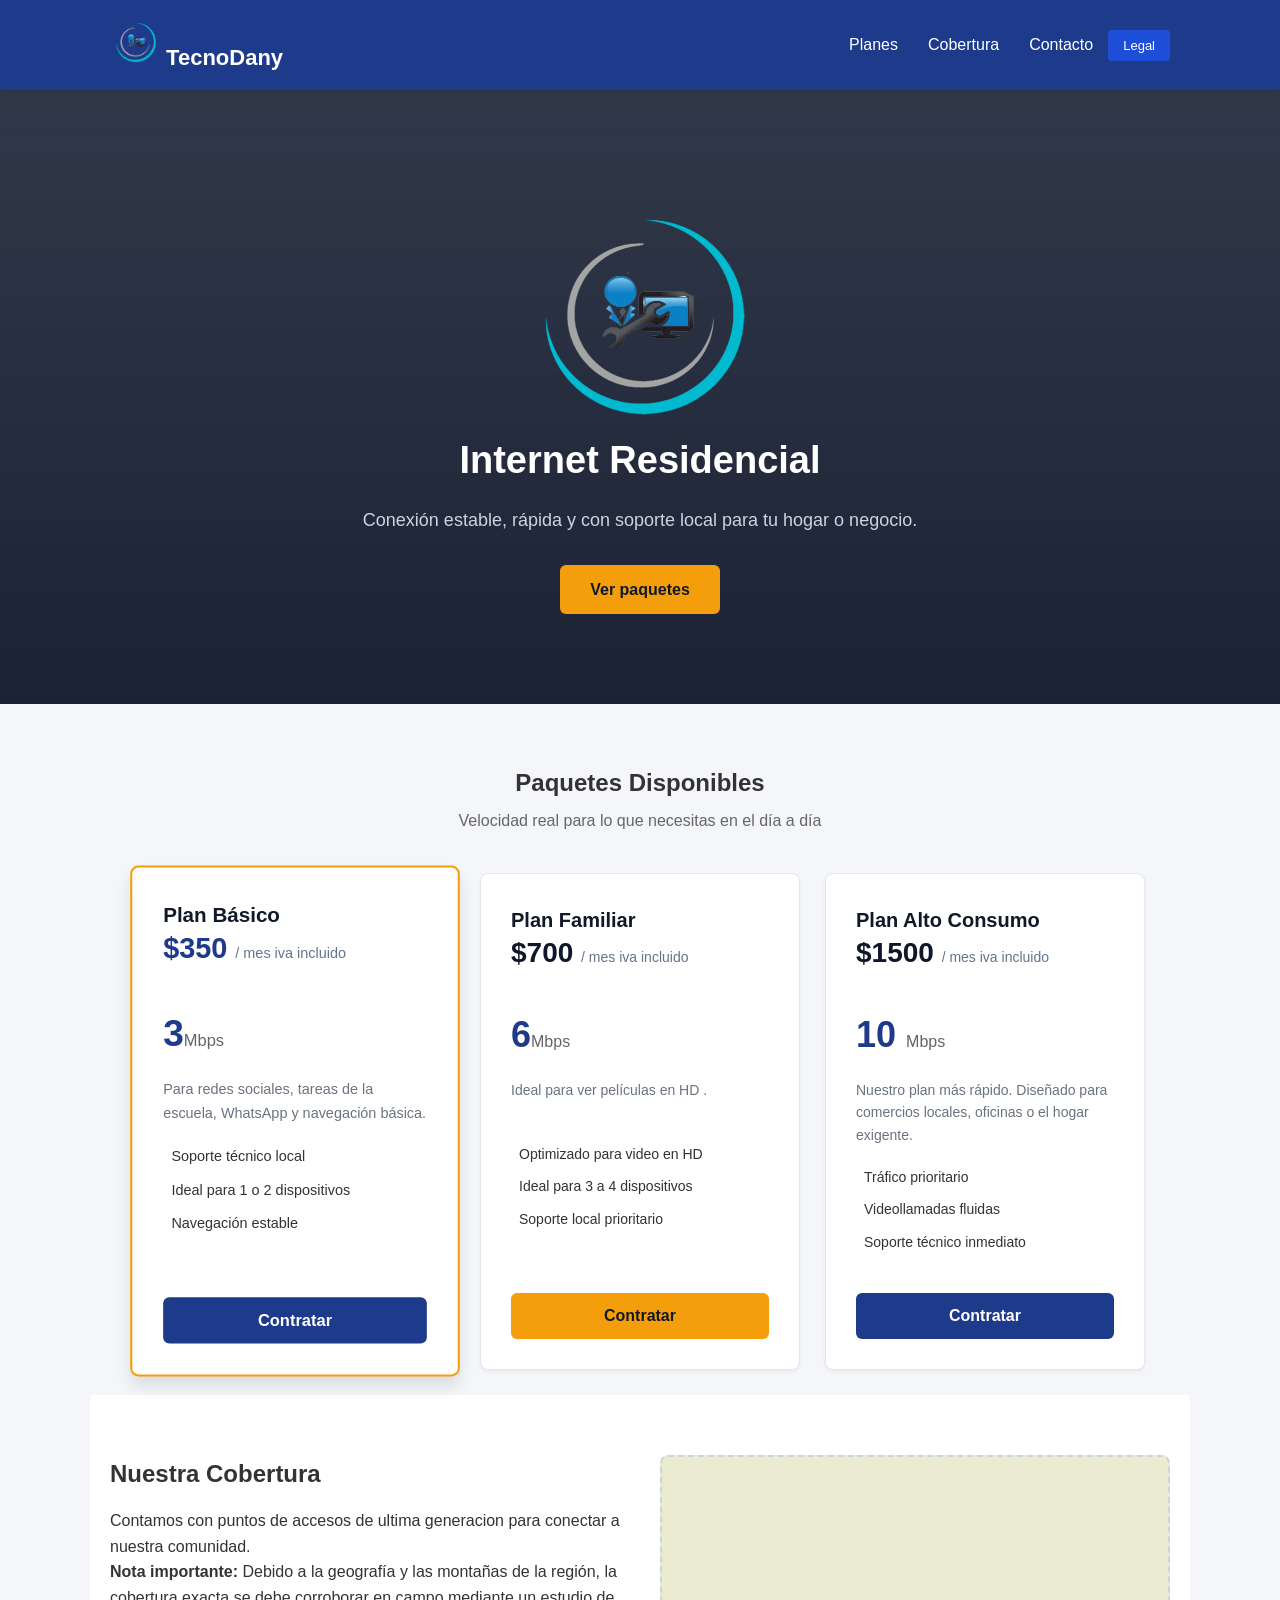
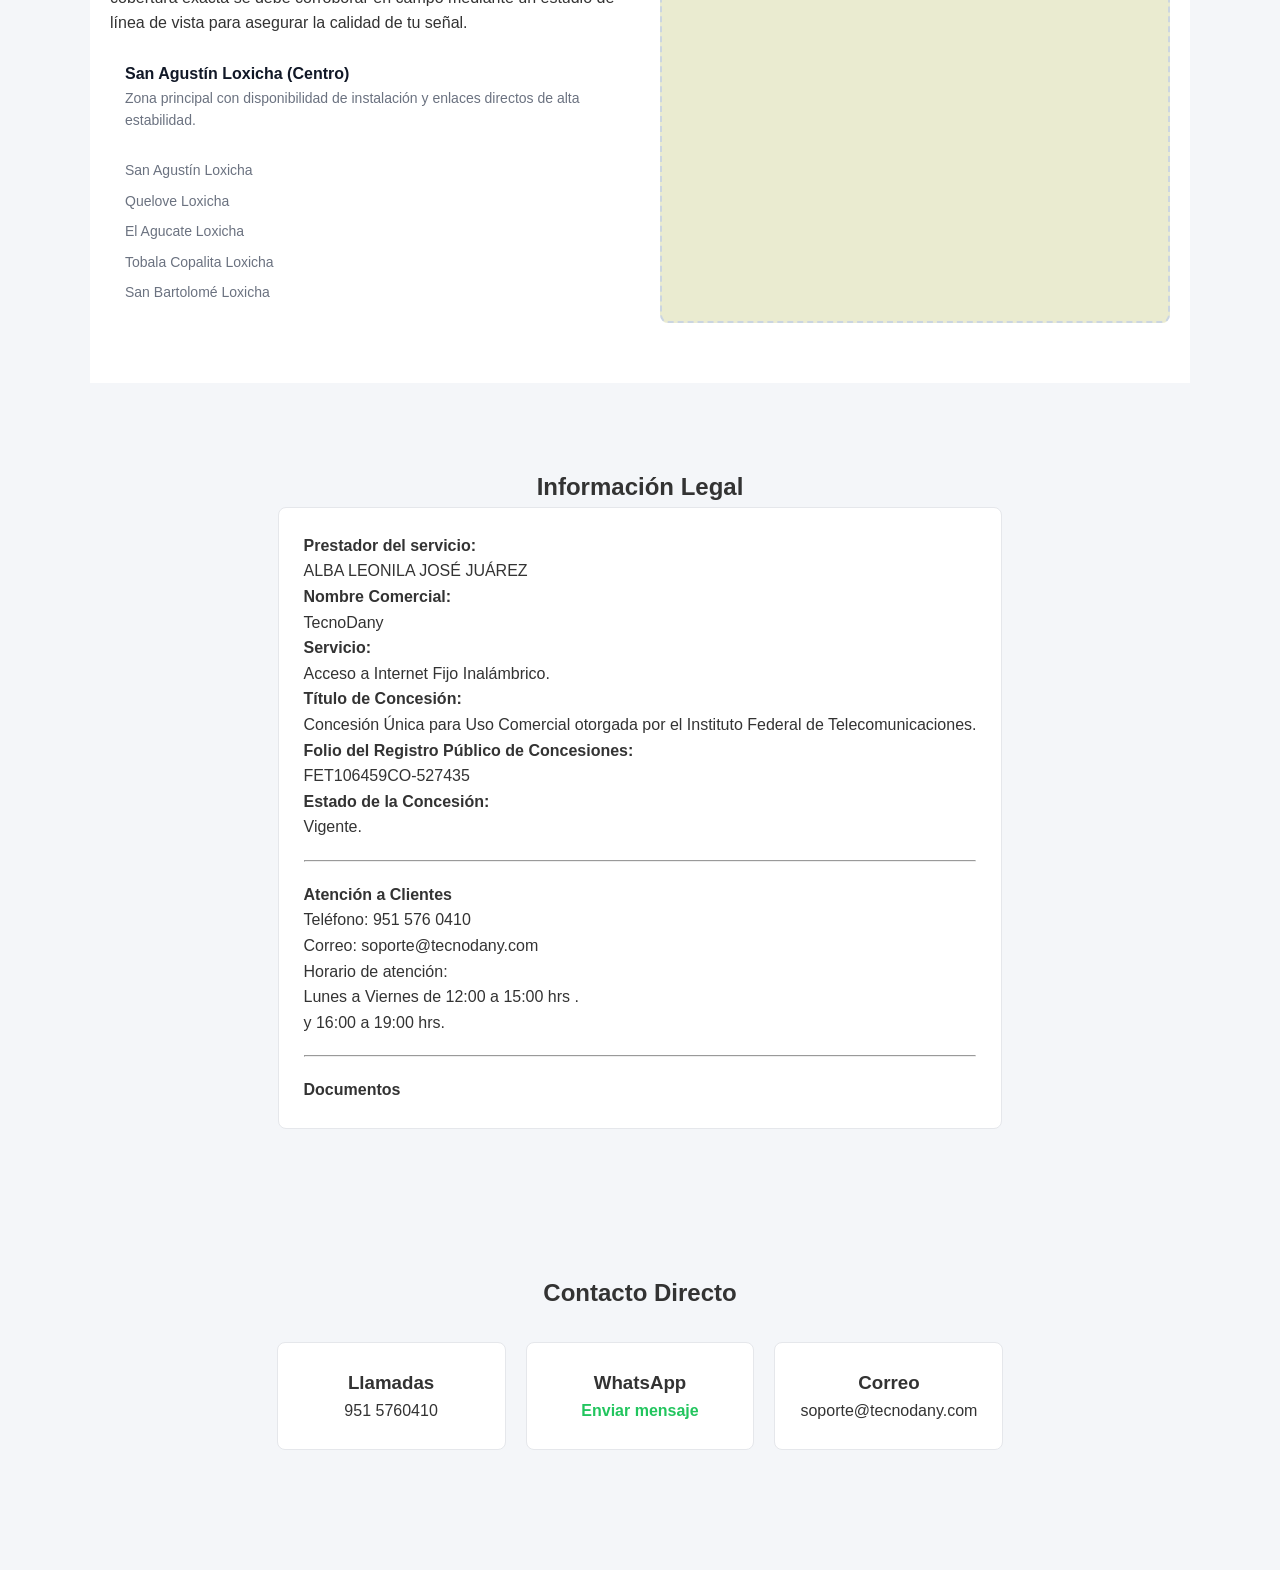
==== index.html @ e046a98f "Remove document links from index.html Removed list of document links from the HTML.  Signed-off-by: " ====
<html>
<head>
    <meta name="viewport" content="width=device-width, initial-scale=1.0">
    <title>TecnoDany - Somos La red</title>
    <link rel="stylesheet" href="estilos.css">
</head>
<body>

    <nav class="navbar">
        <div class="nav-container">
            <a href="index.html" class="logo"><img src="logo.png" width="50ox" height="50px">
                 TecnoDany
            </a>
            <ul class="nav-menu">
                <li><a href="#planes">Planes</a></li>
                <li><a href="#cobertura">Cobertura</a></li>
                <li><a href="#contacto">Contacto</a></li>
                <li><a href="#legal" class="btn-legal">Legal</a></li>
            </ul>
        </div>
    </nav>

    <header class="danu">
        <div class="danu-content"><img src="logo.png" width="250ox" height="250px" class="logo-izquierdas">
            <h1>Internet Residencial </h1>
            <p>Conexión estable, rápida y con soporte local para tu hogar o negocio.</p>
            <a href="#planes" class="btn-main">Ver paquetes</a>
        </div>
    </header>
<section id="planes" class="container section">
        <h2 class="text-center">Paquetes Disponibles</h2>
        <p class="subtitle text-center">Velocidad real para lo que necesitas en el día a día</p>
        
        <div class="planes-container">

      
<div class="tarjeta-plan destacado" >
    <h3>Plan Básico </h3>
    <div class="precio">$350 <span>/ mes iva incluido</span></div>
    <div class="velocidad">3<span>Mbps</span></div>
    <p class="desc">Para redes sociales, tareas de la escuela, WhatsApp y navegación básica.</p>
    <ul class="features">
        <li><i class="fa-solid fa-check text-green"></i> Soporte técnico local</li>
        <li><i class="fa-solid fa-check text-green"></i> Ideal para 1 o 2 dispositivos</li>
        <li><i class="fa-solid fa-check text-green"></i> Navegación estable</li>
    </ul>
    <a href="https://wa.me/529515760410?text=Me%20interesa%20el%20Plan%20Basico%20Estudiante" target="_blank" class="btn-card">Contratar</a>
</div>


<div class="tarjeta-plan ">
    
    <h3>Plan Familiar</h3>
        <div class="precio">$700 <span>/ mes iva incluido</span></div>

    <div class="velocidad">6<span>Mbps</span></div>
    <p class="desc">Ideal para ver películas en HD  .</p>
    <ul class="features">
        <li><i class="fa-solid fa-check text-green"></i> Optimizado para video en HD</li>
        <li><i class="fa-solid fa-check text-green"></i> Ideal para 3 a 4 dispositivos</li>
        <li><i class="fa-solid fa-check text-green"></i> Soporte local prioritario</li>
    </ul>
    <a href="https://wa.me/529515760410?text=Me%20interesa%20el%20Plan%20Familiar" target="_blank" class="btn-card btn-destacado">Contratar</a>
</div>

<div class="tarjeta-plan">
    <h3>Plan Alto Consumo</h3>
        <div class="precio">$1500 <span>/ mes iva incluido</span></div>

    <div class="velocidad">10 <span>Mbps</span></div>
    <p class="desc">Nuestro plan más rápido. Diseñado para comercios locales, oficinas o el hogar exigente.</p>
    <ul class="features">
        <li><i class="fa-solid fa-check text-green"></i> Tráfico prioritario </li>
        <li><i class="fa-solid fa-check text-green"></i> Videollamadas fluidas</li>
        <li><i class="fa-solid fa-check text-green"></i> Soporte técnico inmediato</li>
    </ul>
    <a href="https://wa.me/529515760410?text=Me%20interesa%20el%20Plan%20Alto%20Consumo" target="_blank" class="btn-card">Contratar</a>
</div>

    <section id="cobertura" class="bg-white section">
        <div class="container grid-2">
            <div>
                   <h2>Nuestra Cobertura</h2>
<p class="mt-1">Contamos con puntos de accesos de ultima generacion para conectar a nuestra comunidad. <strong> <br>Nota importante:</strong> Debido a la geografía y las montañas de la región, la cobertura exacta se debe corroborar en campo mediante un estudio de línea de vista para asegurar la calidad de tu señal.</p>

<div class="lista-cobertura">
    <div class="item-cob">
        <i class="fa-solid fa-location-dot"></i>
        <div>
            <h4>San Agustín Loxicha (Centro)</h4>
            <p>Zona principal con disponibilidad de instalación y enlaces directos de alta estabilidad.</p>
        </div>
    </div>

    <div class="item-cob">
        <i class="fa-solid fa-mountain-sun"></i>
        <div>
            <ul style="list-style: none; padding-left: 0; margin-top: 8px; font-size: 14px; color: #6b7280; display: grid; grid-template-columns: repeat(auto-fit, minmax(200px, 1fr)); gap: 8px;">
                <li><i class="fa-solid fa-circle-check text-green" style="font-size: 11px;"></i> San Agustín Loxicha</li>
                <li><i class="fa-solid fa-circle-check text-green" style="font-size: 11px;"></i> Quelove Loxicha</li>
                <li><i class="fa-solid fa-circle-check text-green" style="font-size: 11px;"></i> El Agucate Loxicha</li>
                <li><i class="fa-solid fa-circle-check text-green" style="font-size: 11px;"></i> Tobala Copalita Loxicha</li>
                <li><i class="fa-solid fa-circle-check text-green" style="font-size: 11px;"></i> San Bartolomé Loxicha</li>
            </ul>
        </div>
    </div>
</div></div>    
            
            <!-- MAPA -->
     <div class="mapa-caja" style="overflow: hidden; padding: 0;">
    <iframe 
        src="https://maps.google.com/maps?q=San%20Agust%C3%ADn%20Loxicha,%20Oaxaca&t=&z=14&ie=UTF8&iwloc=&output=embed" 
        width="100%" 
        height="450" 
        style="border:0; display: block;" 
        allowfullscreen="" 
        loading="lazy" 
        referrerpolicy="no-referrer-when-downgrade">
    </iframe>
</div>
    </section>

<section id="legal" class="container section">
    <h2 class="text-center">Información Legal</h2>

    <div class="caja-contacto" style="text-align:left; max-width:900px; margin:auto;">

        <p><strong>Prestador del servicio:</strong><br>
        ALBA LEONILA JOSÉ JUÁREZ</p>

        <p><strong>Nombre Comercial:</strong><br>
        TecnoDany</p>

        <p><strong>Servicio:</strong><br>
        Acceso a Internet Fijo Inalámbrico.</p>

        <p><strong>Título de Concesión:</strong><br>
        Concesión Única para Uso Comercial otorgada por el Instituto Federal de Telecomunicaciones.</p>

        <p><strong>Folio del Registro Público de Concesiones:</strong><br>
        FET106459CO-527435</p>

        <p><strong>Estado de la Concesión:</strong><br>
        Vigente.</p>

        <hr style="margin:20px 0;">

        <p><strong>Atención a Clientes</strong></p>

        <p>
            Teléfono: 951 576 0410<br>
            Correo: soporte@tecnodany.com
        </p>

        <p>
            Horario de atención:<br>
            Lunes a Viernes de 12:00 a 15:00 hrs .<br>
            y 16:00 a 19:00 hrs.
        </p>

        <hr style="margin:20px 0;">

        <p><strong>Documentos</strong></p>

    

    </div>
</section>
    
    <section id="contacto" class="container section text-center">
        <h2>Contacto Directo</h2>
        <div class="grid-3 mt-2">
            <div class="caja-contacto">
                <i class="fa-solid fa-phone icon-blue"></i>
                <h3>Llamadas</h3>
                <p>951 5760410</p>
            </div>
            <div class="caja-contacto">
                <i class="fa-brands fa-whatsapp icon-green"></i>
                <h3>WhatsApp</h3>
                <a href="https://wa.me/529515760410" target="_blank">Enviar mensaje</a>
            </div>
            <div class="caja-contacto">
                <i class="fa-solid fa-envelope icon-blue"></i>
                <h3>Correo</h3>
                <p>soporte@tecnodany.com</p>
            </div>
        </div>
    </section>



   

</body>
</html>
---- estilos.css ----
/* --- CONFIGURACIÓN BASE --- */
* {
    margin: 0;
    padding: 0;
    box-sizing: border-box;
}
.logo-izquierda{

    
    background-color: #eaebd0; /* Simula color de mapa sutil */
    border: 2px dashed #cbd5e1;
    border-radius: 8px;
    min-height: 250px;
    display: flex;
    flex-direction: column;
    justify-content: center;
    align-items: center;
    color: #64748b;
}

.logo-izquierda { font-size: 40px; margin-bottom: 10px; }
.precio {
    font-size: 28px;
    font-weight: 700;
    color: #0f172a; /* Un tono casi negro muy elegante */
    margin-bottom: 15px;
    margin-top: -5px; /* Lo pega un poco más a la velocidad para que se vea agrupado */
}

.precio span {
    font-size: 14px;
    font-weight: normal;
    color: #64748b; /* Gris suave para el "/ mes" */
}

/* Ajuste para que el texto resaltado del plan más vendido no opaque el precio */
.tarjeta-plan.destacado .precio {
    color: #1e3a8a; /* Resalta el precio en azul en la tarjeta dorada */
}   

body {
    font-family: 'Segoe UI', Tahoma, Geneva, Verdana, sans-serif;
    background-color: #f4f6f9;
    color: #333333;
    line-height: 1.6;
}

/* --- CLASES DE UTILIDAD (Estilo Humano) --- */
.container { max-width: 1100px; margin: 0 auto; padding: 0 20px; }
.container-sm { max-width: 750px; margin: 0 auto; padding: 0 20px; }
.section { padding: 60px 0; }
.bg-white { background-color: #ffffff; }
.bg-dark { background-color: #111827; }
.text-white { color: #ffffff; }
.text-center { text-align: center; }
.text-right { text-align: right; }
.text-green { color: #22c55e; }
.text-amber { color: #f59e0b; }
.mt-1 { margin-top: 15px; }
.mt-2 { margin-top: 30px; }
.subtitle { color: #666; margin-top: 5px; }

/* Grids sencillos rápidos */
.grid-2 { display: grid; grid-template-columns: 1fr 1fr; gap: 40px; }
.grid-3 { display: grid; grid-template-columns: repeat(3, 1fr); gap: 20px; }

/* --- BARRA DE NAVEGACIÓN --- */
.navbar {
    background-color: #1e3a8a;
    position: sticky;
    top: 0;
    z-index: 999;
    padding: 15px 0;
    box-shadow: 0 2px 5px rgba(0,0,0,0.1);
}

.nav-container {
    max-width: 1100px;
    margin: 0 auto;
    padding: 0 20px;
    display: flex;
    justify-content: space-between;
    align-items: center;
}

.navbar .logo {
    color: #ffffff;
    font-size: 22px;
    font-weight: bold;
    text-decoration: none;
}

.nav-menu {
    display: flex;
    list-style: none;
    align-items: center;
}

.nav-menu li a {
    color: #ffffff;
    text-decoration: none;
    padding: 8px 15px;
    font-weight: 500;
    transition: 0.2s;
}

.nav-menu li a:hover {
    color: #f59e0b;
}

.nav-menu li .btn-legal {
    background-color: #1d4ed8;
    border-radius: 4px;
    font-size: 13px;
}


.danu {
    background: linear-gradient(rgba(15, 23, 42, 0.85), rgba(15, 23, 42, 0.95)), url('https://images.unsplash.com/photo-1544197150-b99a580bb7a8?auto=format&fit=crop&w=1200&q=80');
    background-size: cover;
    background-position: center;
    color: #ffffff;
    padding: 90px 20px;
    text-align: center;
}

.danu-content h1 {
    font-size: 38px;
    margin-bottom: 15px;
}

.danu-content p {
    font-size: 18px;
    max-width: 700px;
    margin: 0 auto 30px auto;
    color: #cbd5e1;
}

.btn-main {
    background-color: #f59e0b;
    color: #111827;
    padding: 12px 30px;
    border-radius: 6px;
    text-decoration: none;
    font-weight: bold;
    display: inline-block;
    transition: 0.2s;
}

.btn-main:hover {
    background-color: #d97706;
}

/* --- PLANES (TARJETAS) --- */
.planes-container {
    display: flex;
    justify-content: center;
    gap: 25px;
    margin-top: 40px;
    flex-wrap: wrap;
}

.tarjeta-plan {
    background: #ffffff;
    border: 1px solid #e5e7eb;
    border-radius: 8px;
    padding: 30px;
    width: 320px;
    display: flex;
    flex-direction: column;
    position: relative;
    box-shadow: 0 2px 4px rgba(0,0,0,0.05);
}

/* Estilo para resaltar el paquete familiar */
.tarjeta-plan.destacado {
    border: 2px solid #f59e0b;
    transform: scale(1.03);
    box-shadow: 0 10px 15px rgba(0,0,0,0.1);
}

.tarjeta-plan .pop {
    position: absolute;
    top: -12px;
    right: 20px;
    background-color: #f59e0b;
    color: #111827;
    font-size: 11px;
    font-weight: bold;
    padding: 3px 10px;
    border-radius: 20px;
    text-transform: uppercase;
}

.tarjeta-plan h3 {
    font-size: 20px;
    color: #111827;
}

.velocidad {
    font-size: 36px;
    font-weight: 800;
    color: #1e3a8a;
    margin: 15px 0;
}

.velocidad span {
    font-size: 16px;
    font-weight: normal;
    color: #666;
}

.desc {
    font-size: 14px;
    color: #6b7280;
    margin-bottom: 20px;
    min-height: 44px;
}

.features {
    list-style: none;
    margin-bottom: 30px;
    font-size: 14px;
}

.features li {
    margin-bottom: 10px;
    display: flex;
    align-items: center;
    gap: 8px;
}

.btn-card {
    background-color: #1e3a8a;
    color: #ffffff;
    text-align: center;
    text-decoration: none;
    padding: 10px;
    border-radius: 6px;
    font-weight: 600;
    margin-top: auto;
    transition: 0.2s;
}

.btn-card:hover { background-color: #111827; }
.btn-card.btn-destacado { background-color: #f59e0b; color: #111827; }
.btn-card.btn-destacado:hover { background-color: #d97706; }

/* --- COBERTURA Y MAPA --- */
.lista-cobertura {
    margin-top: 25px;
}

.item-cob {
    display: flex;
    gap: 15px;
    margin-bottom: 20px;
}

.item-cob i {
    color: #f59e0b;
    font-size: 20px;
    margin-top: 4px;
}

.item-cob h4 { color: #111827; }
.item-cob p { font-size: 14px; color: #6b7280; }

.mapa-caja {
    background-color: #eaebd0; /* Simula color de mapa sutil */
    border: 2px dashed #cbd5e1;
    border-radius: 8px;
    min-height: 250px;
    display: flex;
    flex-direction: column;
    justify-content: center;
    align-items: center;
    color: #64748b;
}

.mapa-caja i { font-size: 40px; margin-bottom: 10px; }

/* --- FORMULARIO DE REPORTES --- */
.section-reportes .subtitle { color: #94a3b8; }

.form-reporte {
    background-color: #1f2937;
    padding: 30px;
    border-radius: 8px;
    margin-top: 30px;
    display: grid;
    grid-template-columns: 1fr 1fr;
    gap: 20px;
    border: 1px solid #374151;
}

.input-group {
    display: flex;
    flex-direction: column;
}

.input-group.full { grid-column: span 2; }

.form-reporte label {
    font-size: 13px;
    color: #cbd5e1;
    margin-bottom: 5px;
}

.form-reporte input, 
.form-reporte text-area,
.form-reporte textarea {
    background-color: #111827;
    border: 1px solid #4b5563;
    padding: 10px;
    border-radius: 6px;
    color: #ffffff;
    font-size: 14px;
    outline: none;
}

.form-reporte input:focus, 
.form-reporte textarea:focus {
    border-color: #f59e0b;
}

.btn-alert {
    background-color: #dc2626;
    color: white;
    border: none;
    padding: 10px 20px;
    border-radius: 6px;
    font-weight: bold;
    cursor: pointer;
    transition: 0.2s;
}

.btn-alert:hover { background-color: #b91c1c; }

/* --- CONTACTO --- */
.caja-contacto {
    background: #white;
    background-color: white;
    padding: 25px;
    border-radius: 8px;
    border: 1px solid #e5e7eb;
}

.caja-contacto i { font-size: 28px; margin-bottom: 10px; }
.caja-contacto .icon-blue { color: #1e3a8a; }
.caja-contacto .icon-green { color: #22c55e; }
.caja-contacto a { color: #22c55e; font-weight: bold; text-decoration: none; }
.caja-contacto a:hover { text-decoration: underline; }

/* --- SECCIÓN LEGAL (IFT) --- */
.seccion-legal {
    background-color: #e2e8f0;
    padding: 40px 0;
    font-size: 12px;
    color: #475569;
    border-top: 1px solid #cbd5e1;
}

.title-legal {
    font-size: 14px;
    color: #1e293b;
    text-transform: uppercase;
    margin-bottom: 8px;
}

.intro-legal { margin-bottom: 20px; }
.legal-info p { margin-bottom: 12px; line-height: 1.5; }

.link-rpc-box {
    background-color: #ffffff;
    padding: 15px;
    border-radius: 6px;
    border: 1px solid #cbd5e1;
    display: flex;
    justify-content: space-between;
    align-items: center;
    gap: 15px;
}

.link-rpc-box strong { color: #1e293b; font-size: 13px; }
.btn-link-rpc {
    background-color: #1e3a8a;
    color: white;
    text-decoration: none;
    padding: 6px 12px;
    border-radius: 4px;
    font-weight: bold;
    white-space: nowrap;
}

/* --- FOOTER --- */
footer {
    background-color: #0f172a;
    color: #94a3b8;
    text-align: center;
    padding: 20px;
    font-size: 12px;
}

/* --- RESPONSIVO --- */
@media (max-width: 768px) {
    .nav-menu { display: none; } /* En móvil se simplifica para desarrollo posterior */
    .grid-2, .grid-3 { grid-template-columns: 1fr; gap: 20px; }
    .planes-container { flex-direction: column; align-items: center; }
    .tarjeta-plan.destacado { transform: scale(1); }
    .form-reporte { grid-template-columns: 1fr; }
    .input-group.full { grid-column: span 1; }
    .btn-alert { width: 100%; }
    .link-rpc-box { flex-direction: column; text-align: center; }
}
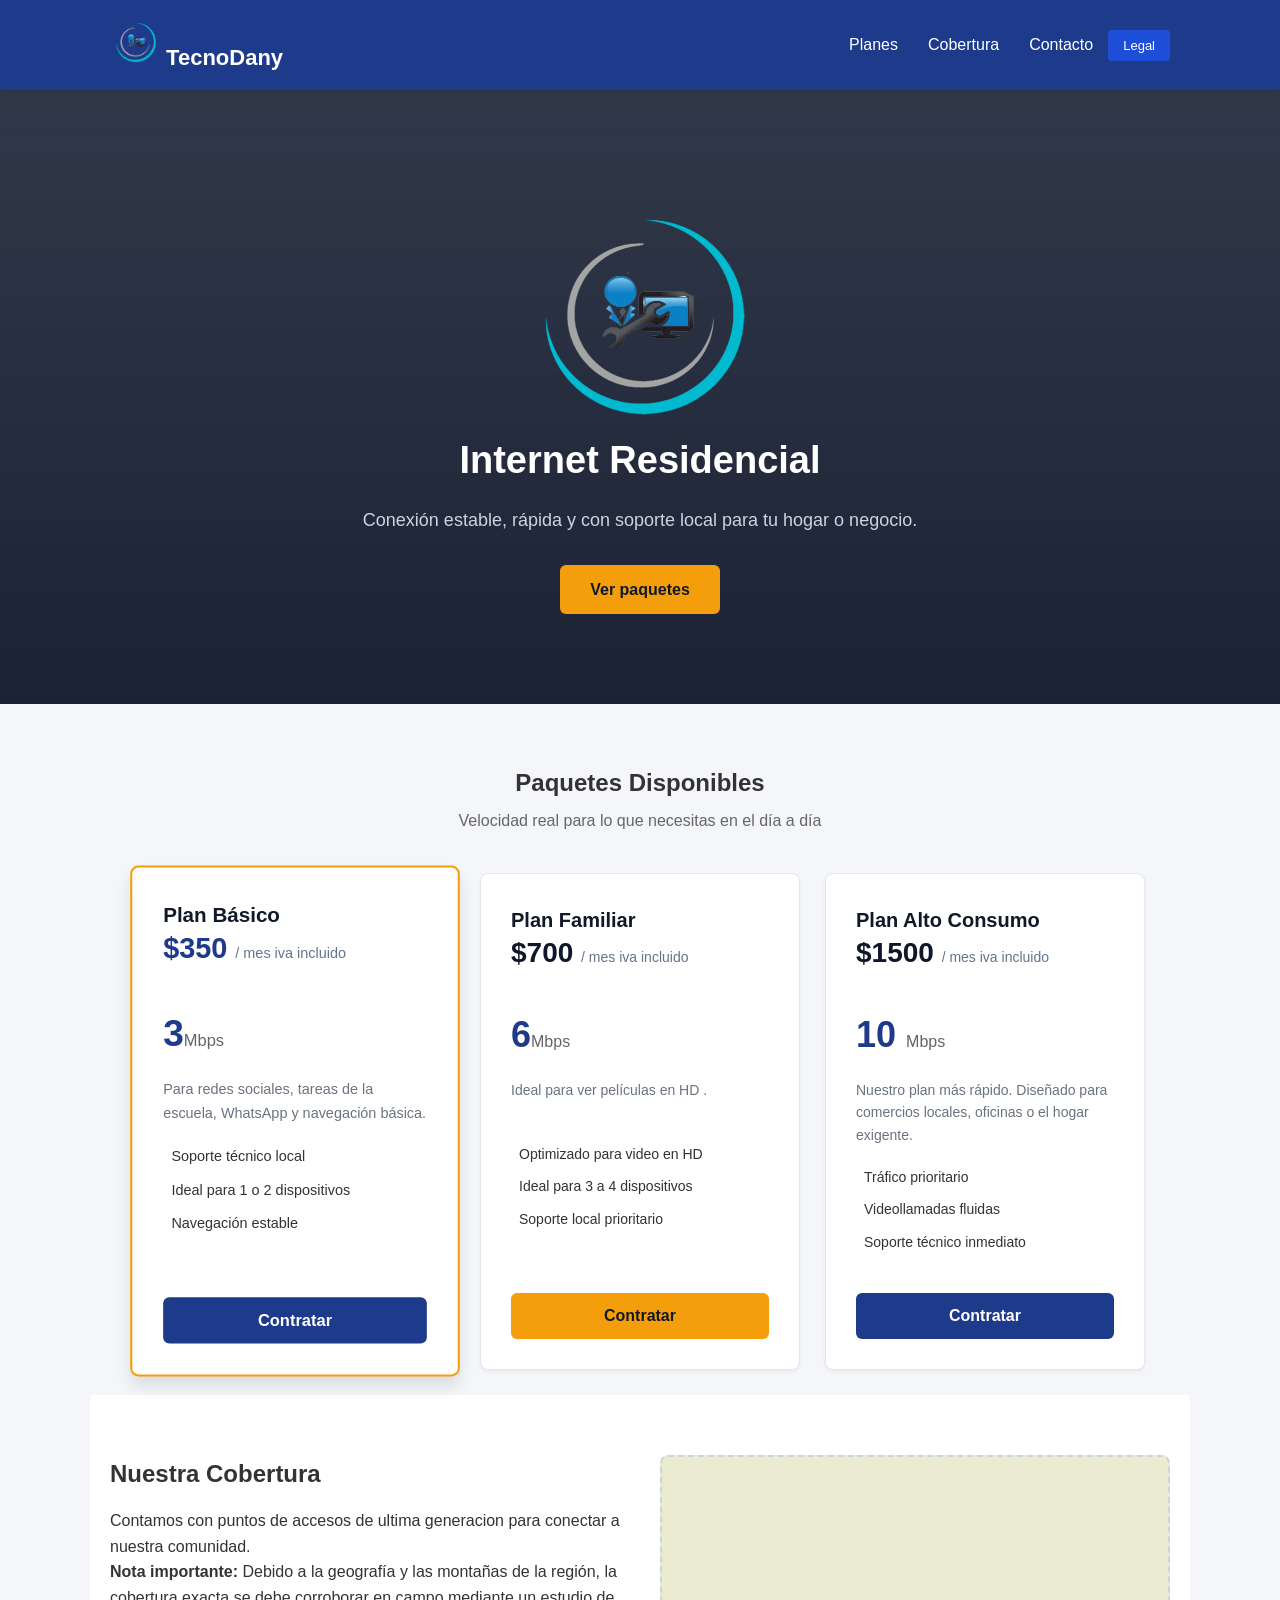
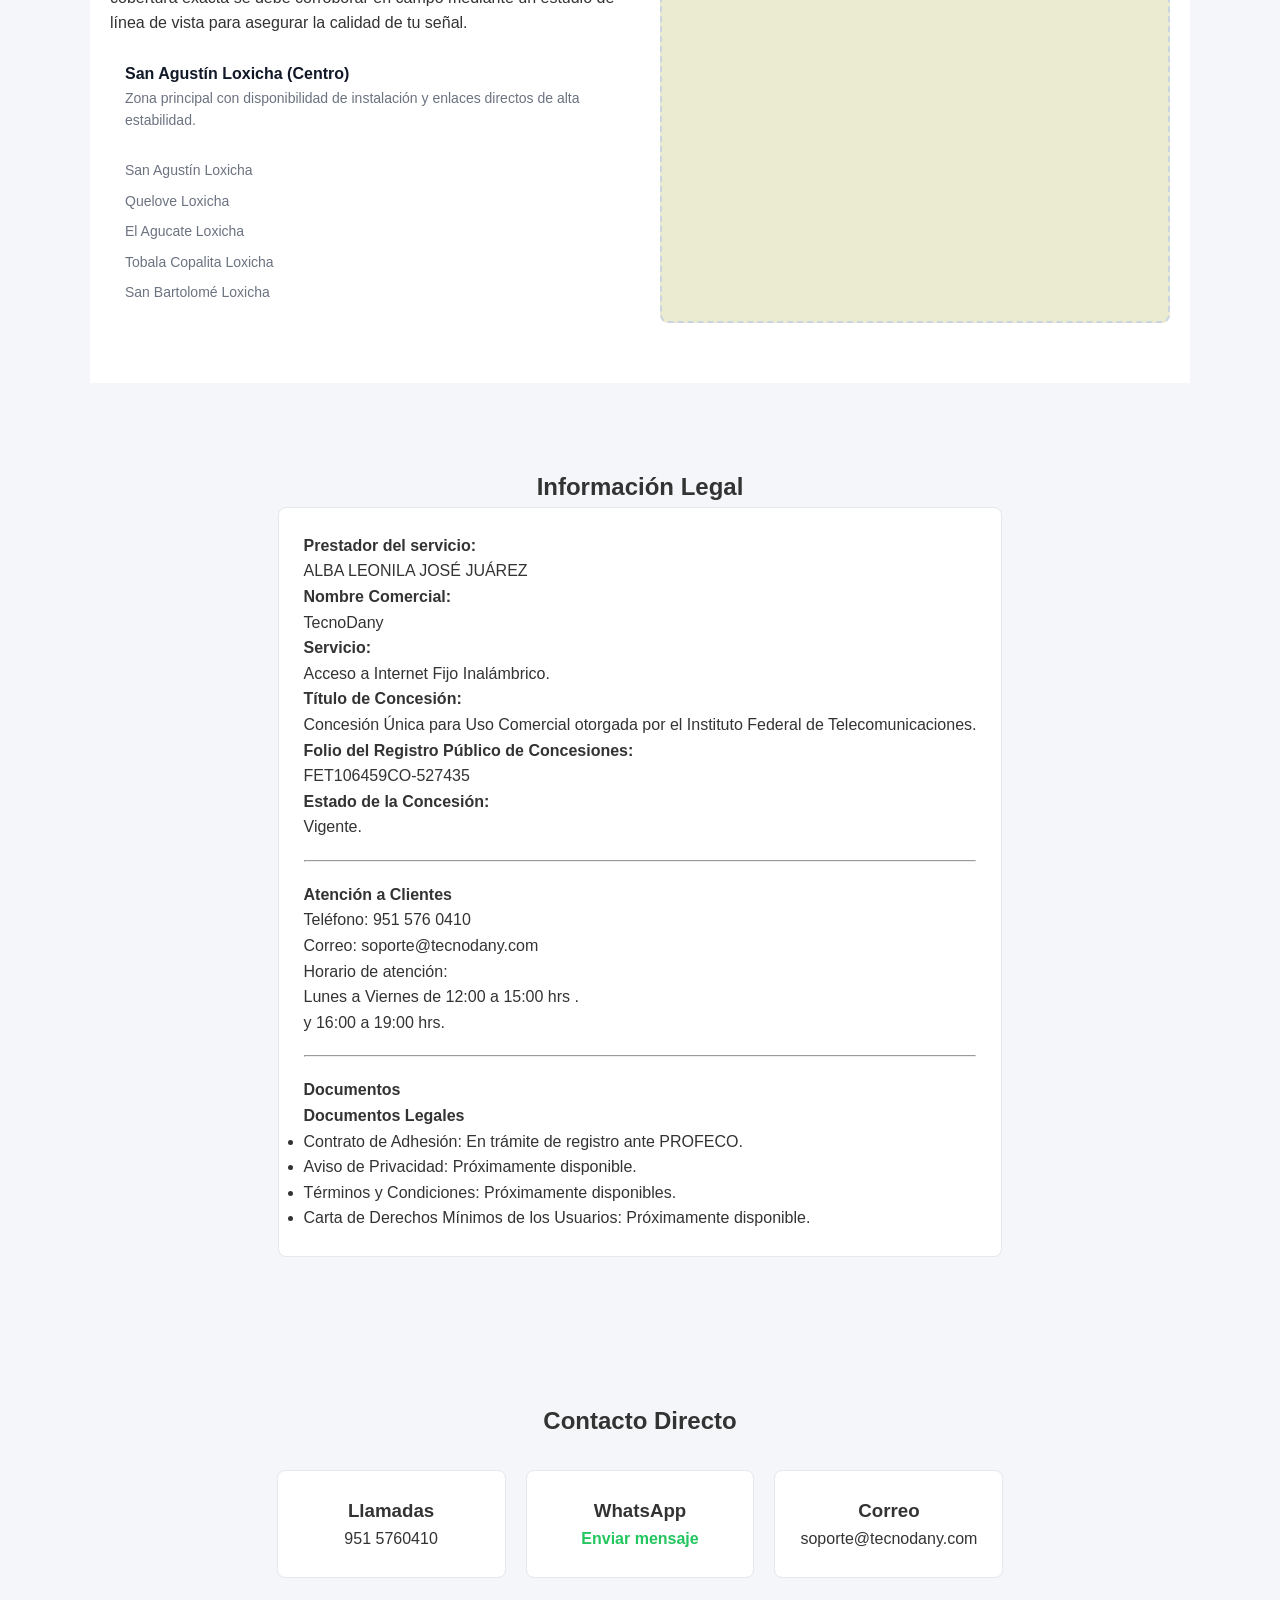
==== commit d70fc4f9: "Update index.html Signed-off-by: Charlycruz1721 <87866122+Charlycruz1721@users.noreply.github.com>" ====
--- a/index.html
+++ b/index.html
@@ -162,7 +162,14 @@
 
         <p><strong>Documentos</strong></p>
 
-    
+    <p><strong>Documentos Legales</strong></p>
+
+<ul>
+    <li>Contrato de Adhesión: En trámite de registro ante PROFECO.</li>
+    <li>Aviso de Privacidad: Próximamente disponible.</li>
+    <li>Términos y Condiciones: Próximamente disponibles.</li>
+    <li>Carta de Derechos Mínimos de los Usuarios: Próximamente disponible.</li>
+</ul>
 
     </div>
 </section>
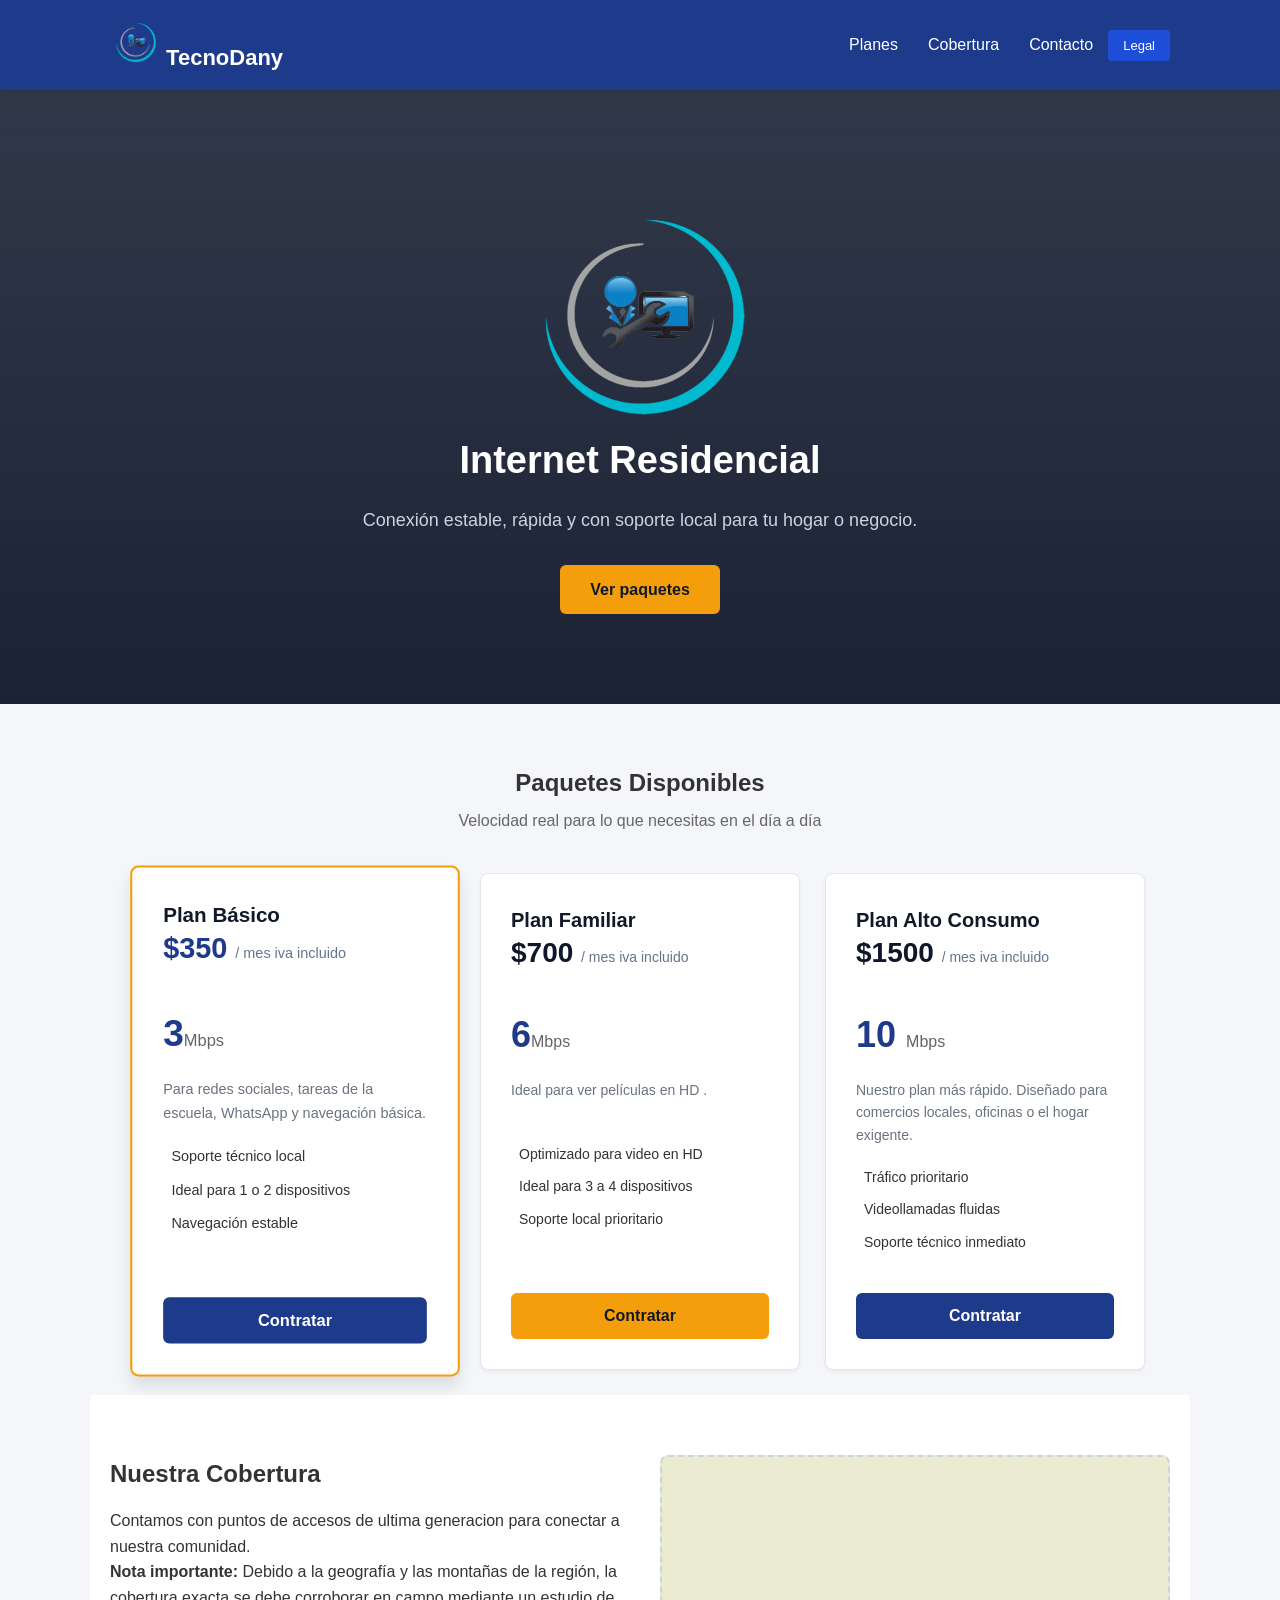
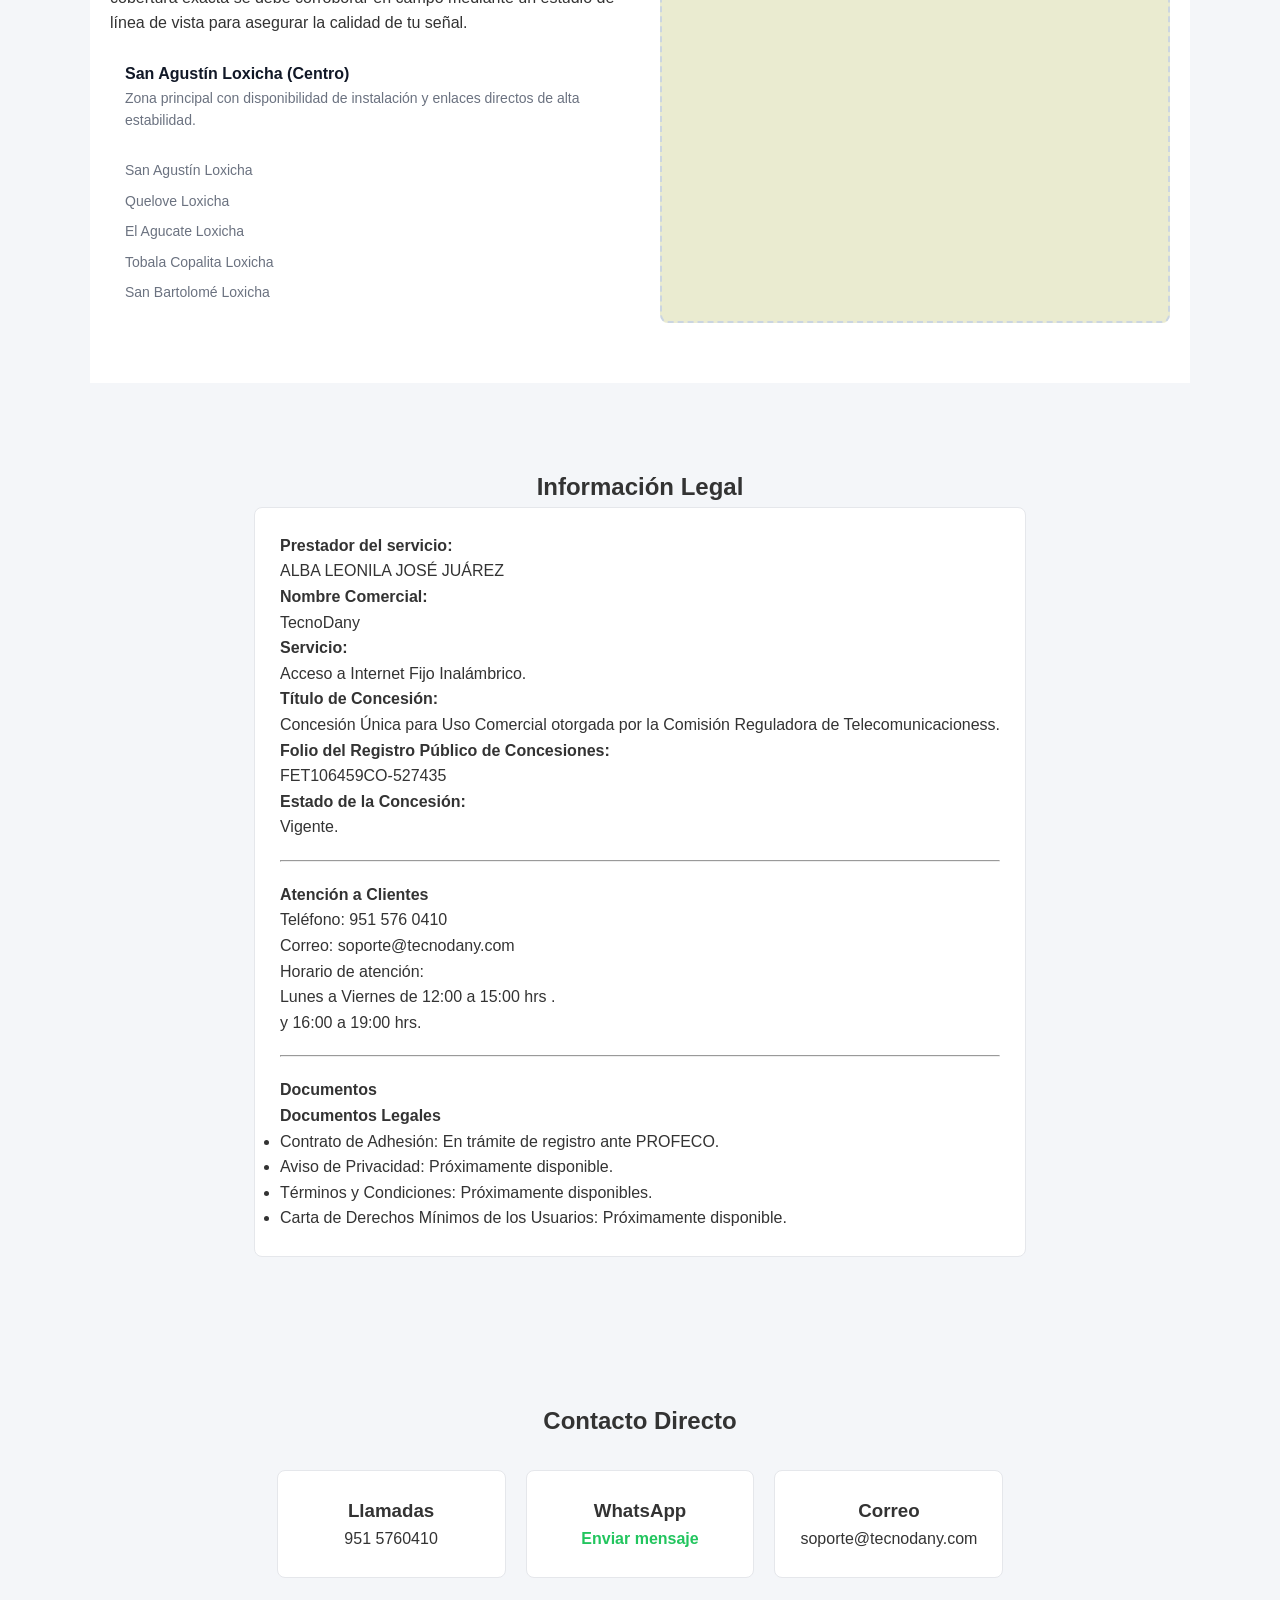
==== commit 27207b29: "Update concession title in index.html Signed-off-by: Charlycruz1721 <87866122+Charlycruz1721@users.n" ====
--- a/index.html
+++ b/index.html
@@ -135,7 +135,7 @@
         Acceso a Internet Fijo Inalámbrico.</p>
 
         <p><strong>Título de Concesión:</strong><br>
-        Concesión Única para Uso Comercial otorgada por el Instituto Federal de Telecomunicaciones.</p>
+        Concesión Única para Uso Comercial otorgada por la Comisión Reguladora de Telecomunicacioness.</p>
 
         <p><strong>Folio del Registro Público de Concesiones:</strong><br>
         FET106459CO-527435</p>
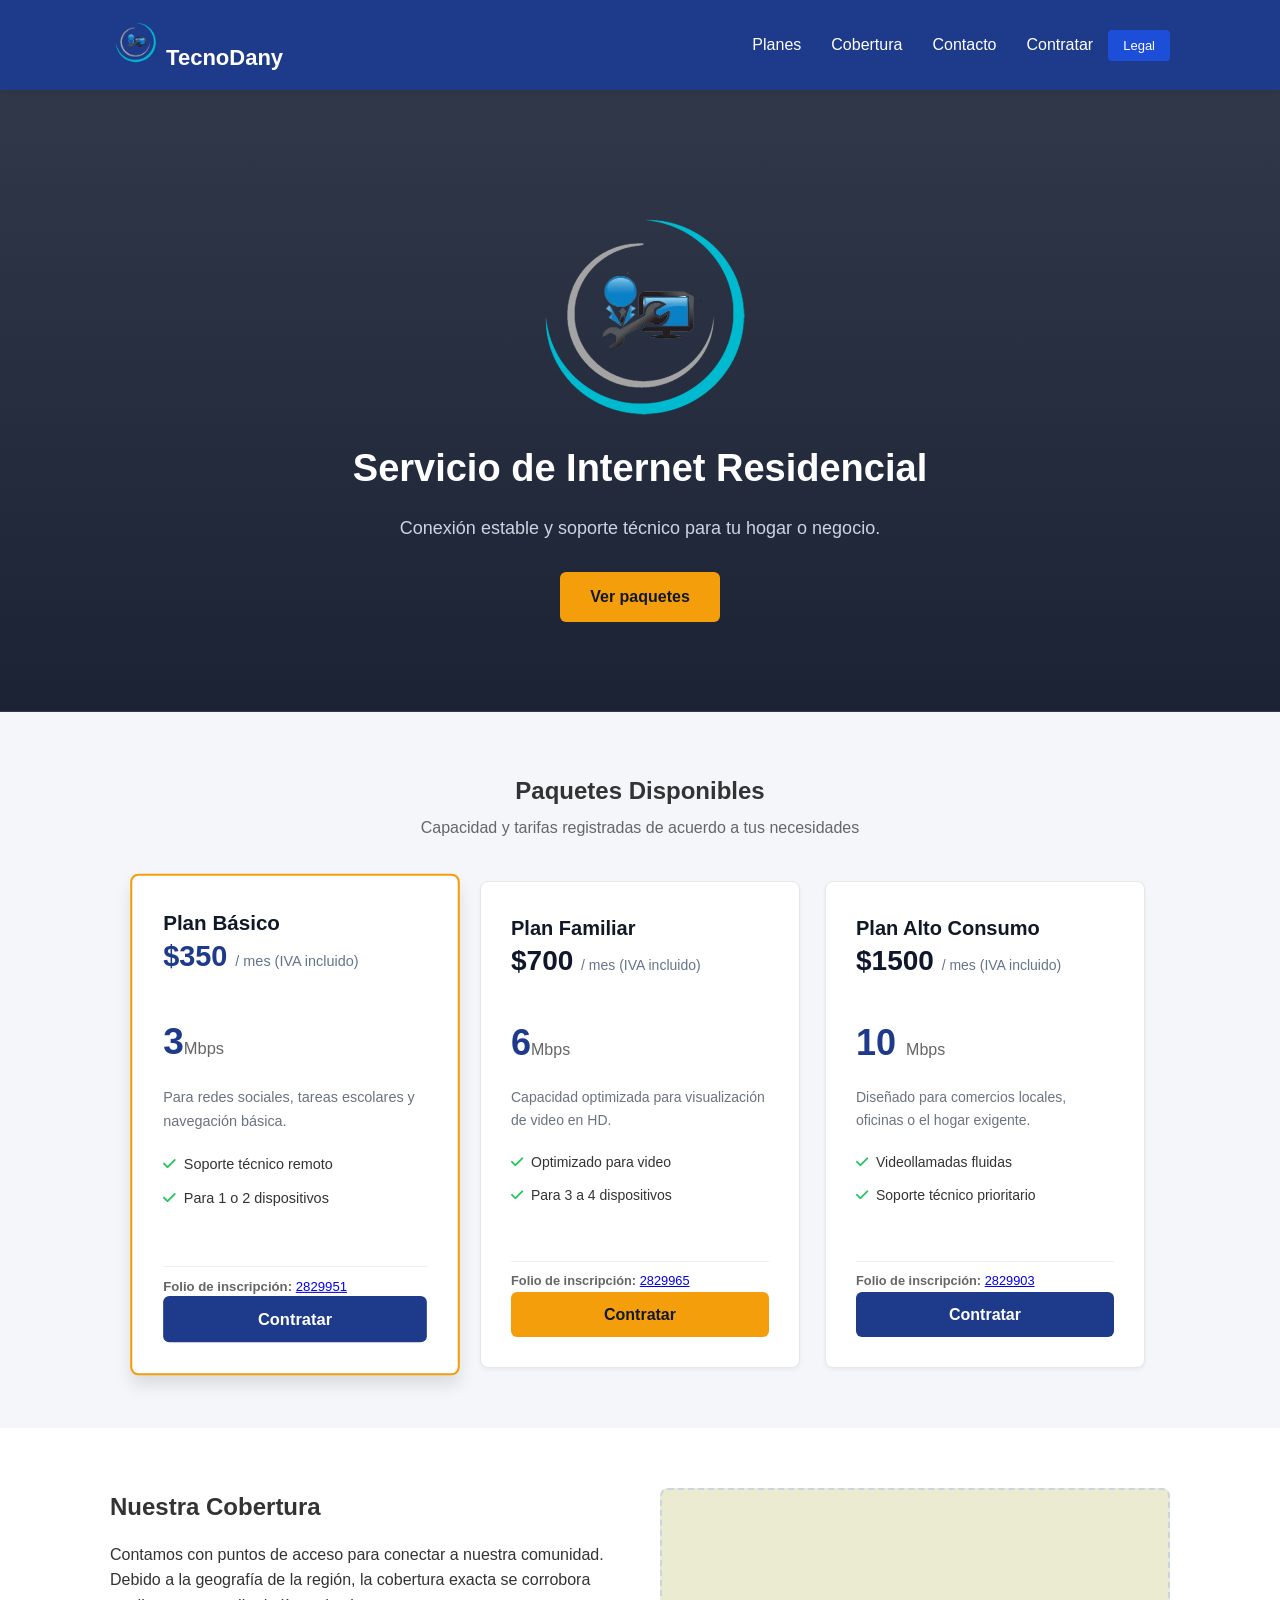
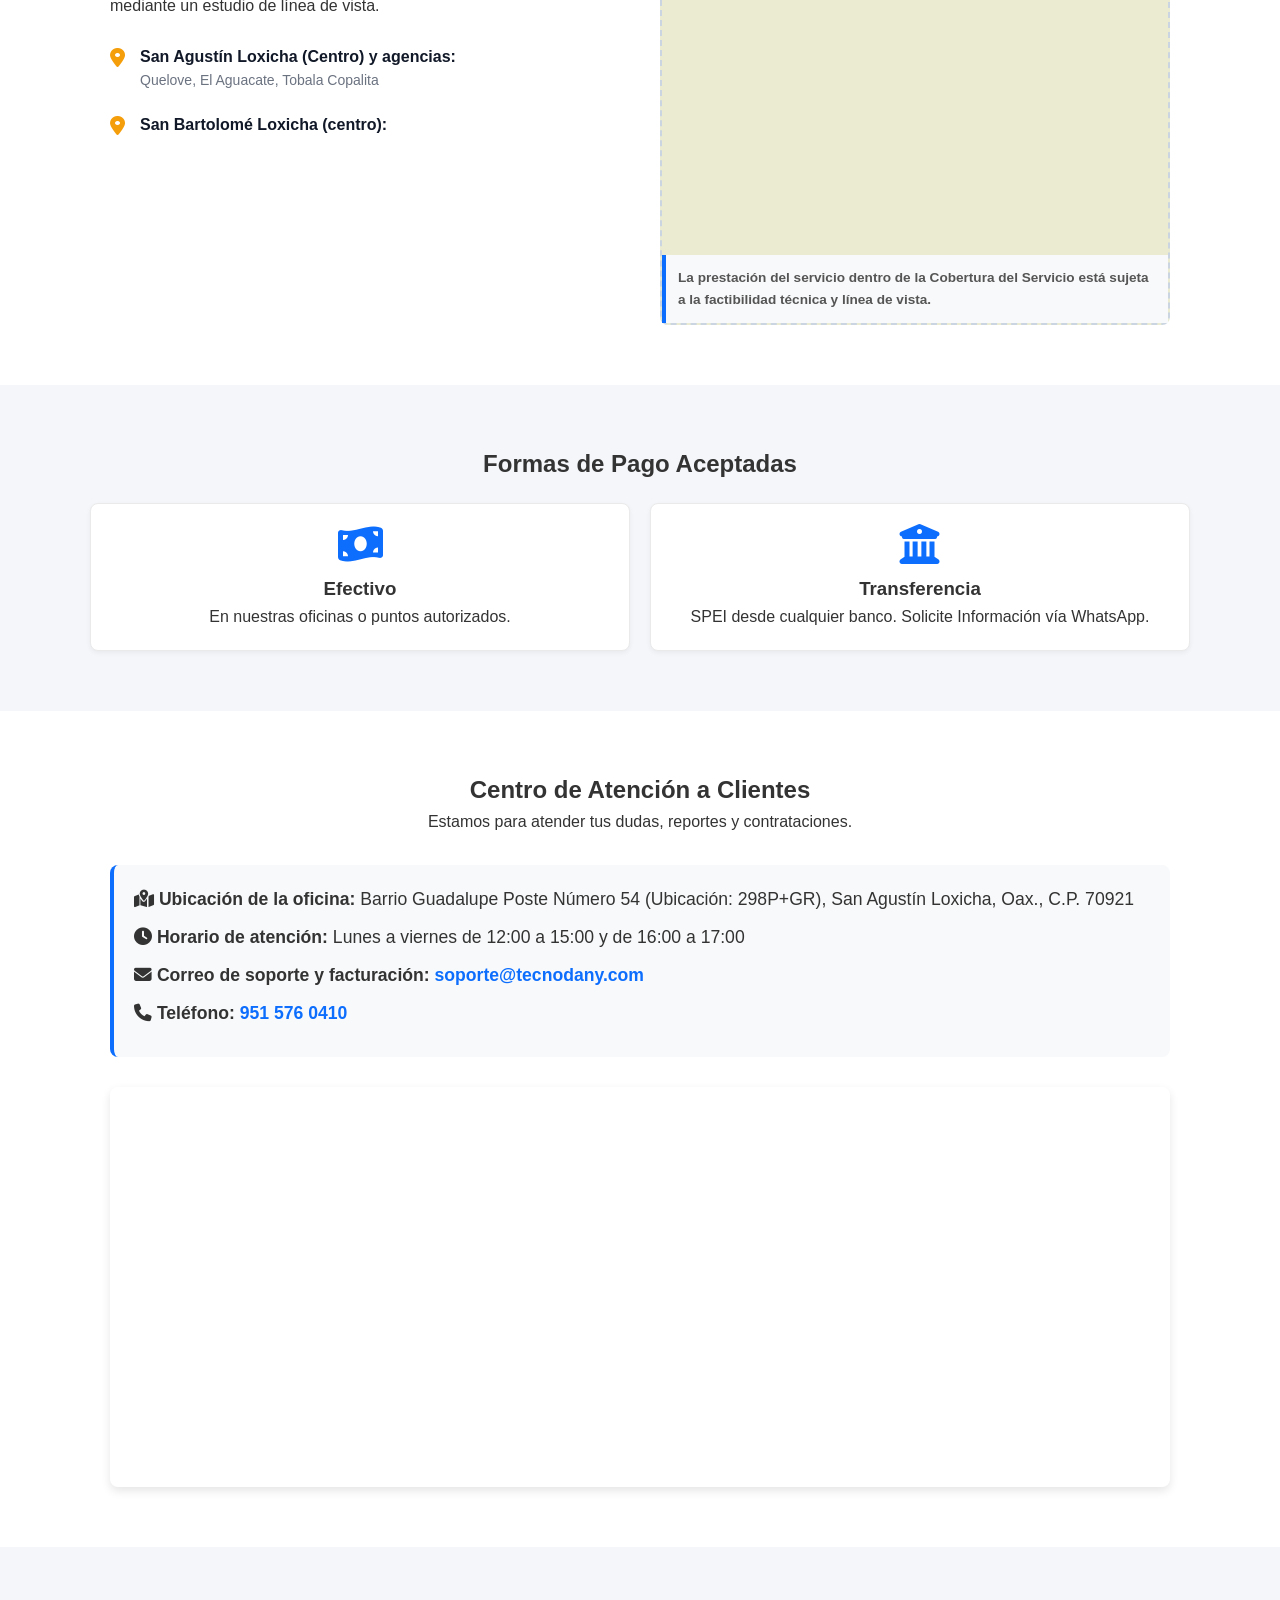
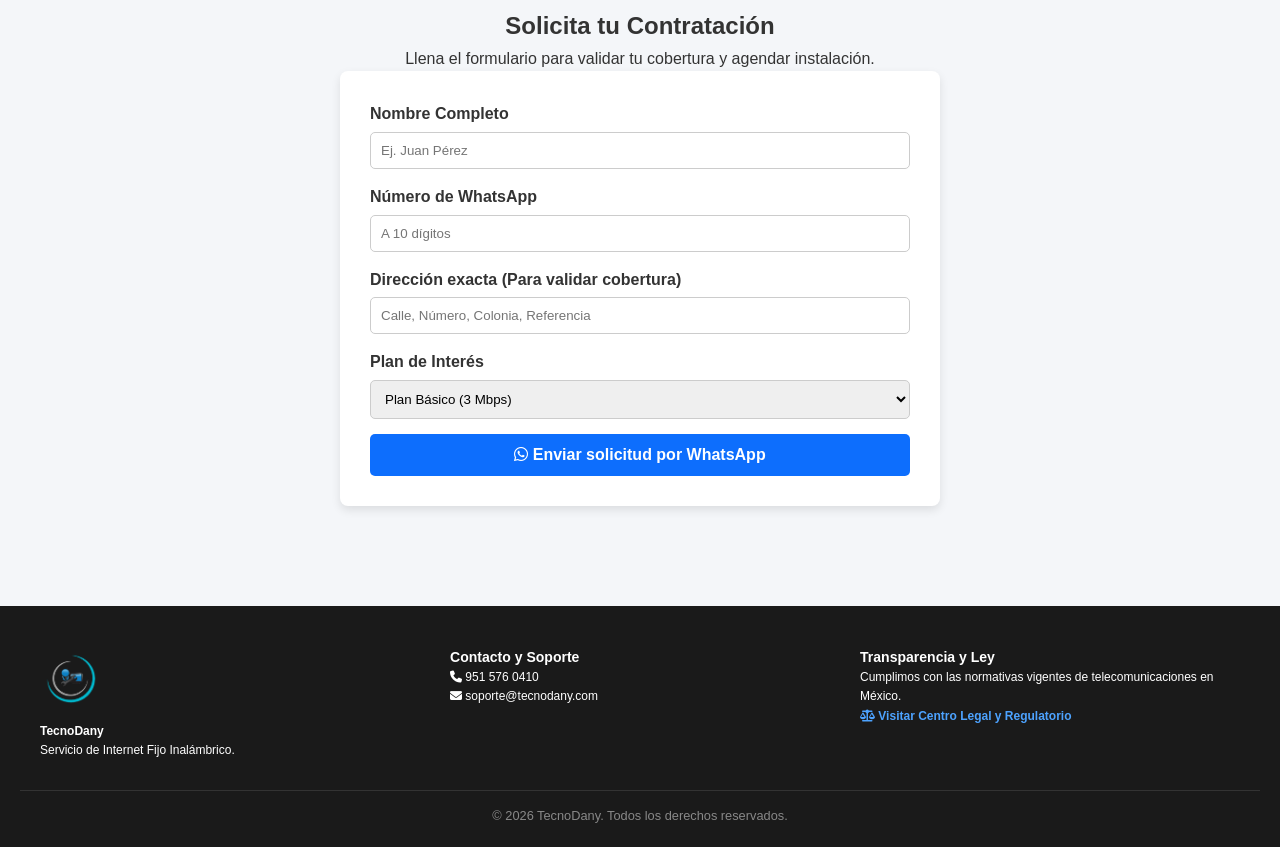
==== commit cfe4558b: "Update index.html for content and layout changes Signed-off-by: Charlycruz1721 <87866122+Charlycruz1" ====
--- a/index.html
+++ b/index.html
@@ -1,203 +1,250 @@
-<html>
+<!DOCTYPE html>
+<html lang="es">
 <head>
+    <meta charset="UTF-8">
     <meta name="viewport" content="width=device-width, initial-scale=1.0">
-    <title>TecnoDany - Somos La red</title>
+    <title>TecnoDany - Servicio de Internet</title>
     <link rel="stylesheet" href="estilos.css">
+    <link rel="stylesheet" href="https://cdnjs.cloudflare.com/ajax/libs/font-awesome/6.4.0/css/all.min.css">
+    <style>
+        .legal-plan { font-size: 0.8rem; color: #666; margin-top: 15px; text-align: left; border-top: 1px solid #eee; padding-top: 10px; line-height: 1.4; }
+        .nota-legal { font-size: 0.85rem; color: #555; background-color: #f8f9fa; padding: 12px; border-left: 4px solid #0d6efd; margin-top: 15px; }
+        .grid-pagos { display: grid; grid-template-columns: repeat(auto-fit, minmax(200px, 1fr)); gap: 20px; text-align: center; margin-top: 20px; }
+        .caja-pago { background: #fff; padding: 20px; border-radius: 8px; box-shadow: 0 2px 5px rgba(0,0,0,0.05); border: 1px solid #eaeaea; }
+        .caja-pago i { font-size: 2.5rem; color: #0d6efd; margin-bottom: 10px; }
+        .formulario-contacto { max-width: 600px; margin: 0 auto; background: #fff; padding: 30px; border-radius: 8px; box-shadow: 0 4px 10px rgba(0,0,0,0.1); }
+        .form-group { margin-bottom: 15px; text-align: left; }
+        .form-group label { display: block; margin-bottom: 5px; font-weight: bold; color: #333; }
+        .form-group input, .form-group select { width: 100%; padding: 10px; border: 1px solid #ccc; border-radius: 5px; font-family: inherit; }
+        .btn-submit { width: 100%; padding: 12px; background: #0d6efd; color: #fff; border: none; border-radius: 5px; font-size: 1rem; font-weight: bold; cursor: pointer; transition: 0.3s; }
+        .btn-submit:hover { background: #0b5ed7; }
+        .site-footer { background: #1a1a1a; color: #fff; padding: 40px 20px 20px; text-align: center; margin-top: 40px; }
+        .footer-grid { display: grid; grid-template-columns: repeat(auto-fit, minmax(250px, 1fr)); gap: 30px; max-width: 1200px; margin: 0 auto; text-align: left; }
+        .footer-link { color: #4da3ff; text-decoration: none; font-weight: bold; }
+        .footer-link:hover { text-decoration: underline; }
+        .info-contacto p { margin-bottom: 10px; font-size: 1.1rem;}
+        .info-contacto a { color: #0d6efd; text-decoration: none; font-weight: bold;}
+    </style>
 </head>
 <body>
 
     <nav class="navbar">
         <div class="nav-container">
-            <a href="index.html" class="logo"><img src="logo.png" width="50ox" height="50px">
-                 TecnoDany
+            <a href="index.html" class="logo">
+                <img src="logo.png" width="50" height="50" alt="Logotipo TecnoDany"> TecnoDany
             </a>
             <ul class="nav-menu">
                 <li><a href="#planes">Planes</a></li>
                 <li><a href="#cobertura">Cobertura</a></li>
                 <li><a href="#contacto">Contacto</a></li>
-                <li><a href="#legal" class="btn-legal">Legal</a></li>
+                <li><a href="#contratar">Contratar</a></li>
+                <li><a href="legal.html" class="btn-legal">Legal</a></li>
             </ul>
         </div>
     </nav>
 
     <header class="danu">
-        <div class="danu-content"><img src="logo.png" width="250ox" height="250px" class="logo-izquierdas">
-            <h1>Internet Residencial </h1>
-            <p>Conexión estable, rápida y con soporte local para tu hogar o negocio.</p>
+        <div class="danu-content">
+            <img src="logo.png" width="250" height="250" class="logo-izquierdas" alt="Logotipo TecnoDany">
+            <h1>Servicio de Internet Residencial</h1>
+            <p>Conexión estable y soporte técnico para tu hogar o negocio.</p>
             <a href="#planes" class="btn-main">Ver paquetes</a>
         </div>
     </header>
-<section id="planes" class="container section">
+
+    <section id="planes" class="container section">
         <h2 class="text-center">Paquetes Disponibles</h2>
-        <p class="subtitle text-center">Velocidad real para lo que necesitas en el día a día</p>
+        <p class="subtitle text-center">Capacidad y tarifas registradas de acuerdo a tus necesidades</p>
         
         <div class="planes-container">
-
-      
-<div class="tarjeta-plan destacado" >
-    <h3>Plan Básico </h3>
-    <div class="precio">$350 <span>/ mes iva incluido</span></div>
-    <div class="velocidad">3<span>Mbps</span></div>
-    <p class="desc">Para redes sociales, tareas de la escuela, WhatsApp y navegación básica.</p>
-    <ul class="features">
-        <li><i class="fa-solid fa-check text-green"></i> Soporte técnico local</li>
-        <li><i class="fa-solid fa-check text-green"></i> Ideal para 1 o 2 dispositivos</li>
-        <li><i class="fa-solid fa-check text-green"></i> Navegación estable</li>
-    </ul>
-    <a href="https://wa.me/529515760410?text=Me%20interesa%20el%20Plan%20Basico%20Estudiante" target="_blank" class="btn-card">Contratar</a>
-</div>
-
-
-<div class="tarjeta-plan ">
-    
-    <h3>Plan Familiar</h3>
-        <div class="precio">$700 <span>/ mes iva incluido</span></div>
-
-    <div class="velocidad">6<span>Mbps</span></div>
-    <p class="desc">Ideal para ver películas en HD  .</p>
-    <ul class="features">
-        <li><i class="fa-solid fa-check text-green"></i> Optimizado para video en HD</li>
-        <li><i class="fa-solid fa-check text-green"></i> Ideal para 3 a 4 dispositivos</li>
-        <li><i class="fa-solid fa-check text-green"></i> Soporte local prioritario</li>
-    </ul>
-    <a href="https://wa.me/529515760410?text=Me%20interesa%20el%20Plan%20Familiar" target="_blank" class="btn-card btn-destacado">Contratar</a>
-</div>
-
-<div class="tarjeta-plan">
-    <h3>Plan Alto Consumo</h3>
-        <div class="precio">$1500 <span>/ mes iva incluido</span></div>
-
-    <div class="velocidad">10 <span>Mbps</span></div>
-    <p class="desc">Nuestro plan más rápido. Diseñado para comercios locales, oficinas o el hogar exigente.</p>
-    <ul class="features">
-        <li><i class="fa-solid fa-check text-green"></i> Tráfico prioritario </li>
-        <li><i class="fa-solid fa-check text-green"></i> Videollamadas fluidas</li>
-        <li><i class="fa-solid fa-check text-green"></i> Soporte técnico inmediato</li>
-    </ul>
-    <a href="https://wa.me/529515760410?text=Me%20interesa%20el%20Plan%20Alto%20Consumo" target="_blank" class="btn-card">Contratar</a>
-</div>
+            <div class="tarjeta-plan destacado">
+                <h3>Plan Básico</h3>
+                <div class="precio">$350 <span>/ mes (IVA incluido)</span></div>
+                <div class="velocidad">3<span>Mbps</span></div>
+                <p class="desc">Para redes sociales, tareas escolares y navegación básica.</p>
+                <ul class="features">
+                    <li><i class="fa-solid fa-check text-green"></i> Soporte técnico remoto</li>
+                    <li><i class="fa-solid fa-check text-green"></i> Para 1 o 2 dispositivos</li>
+                </ul>
+                <div class="legal-plan">
+                    <p><strong>Folio de inscripción:</strong> <a href="archivos/FormatoSimplificado_2829951.pdf" target="_blank" class="btn-doc">2829951</a></p>
+                </div>
+                <a href="#contratar" class="btn-card">Contratar</a>
+            </div>
+
+            <div class="tarjeta-plan">
+                <h3>Plan Familiar</h3>
+                <div class="precio">$700 <span>/ mes (IVA incluido)</span></div>
+                <div class="velocidad">6<span>Mbps</span></div>
+                <p class="desc">Capacidad optimizada para visualización de video en HD.</p>
+                <ul class="features">
+                    <li><i class="fa-solid fa-check text-green"></i> Optimizado para video</li>
+                    <li><i class="fa-solid fa-check text-green"></i> Para 3 a 4 dispositivos</li>
+                </ul>
+                <div class="legal-plan">
+                    <p><strong>Folio de inscripción:</strong> <a href="archivos/FormatoSimplificado_2829965.pdf" target="_blank" class="btn-doc">2829965</a></p>
+                </div>
+                <a href="#contratar" class="btn-card btn-destacado">Contratar</a>
+            </div>
+
+            <div class="tarjeta-plan">
+                <h3>Plan Alto Consumo</h3>
+                <div class="precio">$1500 <span>/ mes (IVA incluido)</span></div>
+                <div class="velocidad">10 <span>Mbps</span></div>
+                <p class="desc">Diseñado para comercios locales, oficinas o el hogar exigente.</p>
+                <ul class="features">
+                    <li><i class="fa-solid fa-check text-green"></i> Videollamadas fluidas</li>
+                    <li><i class="fa-solid fa-check text-green"></i> Soporte técnico prioritario</li>
+                </ul>
+                <div class="legal-plan">
+                    <p><strong>Folio de inscripción:</strong> <a href="archivos/FormatoSimplificado_2829903.pdf" target="_blank" class="btn-doc">2829903</a></p>
+                </div>
+                <a href="#contratar" class="btn-card">Contratar</a>
+            </div>
+        </div>
+    </section>
 
     <section id="cobertura" class="bg-white section">
         <div class="container grid-2">
             <div>
-                   <h2>Nuestra Cobertura</h2>
-<p class="mt-1">Contamos con puntos de accesos de ultima generacion para conectar a nuestra comunidad. <strong> <br>Nota importante:</strong> Debido a la geografía y las montañas de la región, la cobertura exacta se debe corroborar en campo mediante un estudio de línea de vista para asegurar la calidad de tu señal.</p>
-
-<div class="lista-cobertura">
-    <div class="item-cob">
-        <i class="fa-solid fa-location-dot"></i>
-        <div>
-            <h4>San Agustín Loxicha (Centro)</h4>
-            <p>Zona principal con disponibilidad de instalación y enlaces directos de alta estabilidad.</p>
-        </div>
-    </div>
-
-    <div class="item-cob">
-        <i class="fa-solid fa-mountain-sun"></i>
-        <div>
-            <ul style="list-style: none; padding-left: 0; margin-top: 8px; font-size: 14px; color: #6b7280; display: grid; grid-template-columns: repeat(auto-fit, minmax(200px, 1fr)); gap: 8px;">
-                <li><i class="fa-solid fa-circle-check text-green" style="font-size: 11px;"></i> San Agustín Loxicha</li>
-                <li><i class="fa-solid fa-circle-check text-green" style="font-size: 11px;"></i> Quelove Loxicha</li>
-                <li><i class="fa-solid fa-circle-check text-green" style="font-size: 11px;"></i> El Agucate Loxicha</li>
-                <li><i class="fa-solid fa-circle-check text-green" style="font-size: 11px;"></i> Tobala Copalita Loxicha</li>
-                <li><i class="fa-solid fa-circle-check text-green" style="font-size: 11px;"></i> San Bartolomé Loxicha</li>
-            </ul>
-        </div>
-    </div>
-</div></div>    
+                <h2>Nuestra Cobertura</h2>
+                <p class="mt-1">Contamos con puntos de acceso para conectar a nuestra comunidad. Debido a la geografía de la región, la cobertura exacta se corrobora mediante un estudio de línea de vista.</p>
+                <div class="lista-cobertura mt-2">
+                    <div class="item-cob">
+                        <i class="fa-solid fa-location-dot"></i>
+                        <div>
+                            <h4>San Agustín Loxicha (Centro) y agencias:</h4>
+                            <p>Quelove, El Aguacate, Tobala Copalita</p>
+                        </div>
+                    </div>
+                    <div class="item-cob">
+                        <i class="fa-solid fa-location-dot"></i>
+                        <div>
+                            <h4>San Bartolomé Loxicha (centro):</h4>
+                        </div>
+                    </div>
+                </div>
+            </div>    
+            <div class="mapa-caja">
+                <iframe 
+                    src="https://maps.google.com/maps?q=298P%2BGR,%20San%20Agust%C3%ADn%20Loxicha,%20Oaxaca&t=&z=14&ie=UTF8&iwloc=&output=embed" 
+                    width="100%" height="350" style="border:0; display: block;" allowfullscreen="" loading="lazy">
+                </iframe>
+                <div class="nota-legal">
+                    <strong>La prestación del servicio dentro de la Cobertura del Servicio está sujeta a la factibilidad técnica y línea de vista.</strong><br>
+                </div>
+            </div>
+        </div>
+    </section>
+
+    <section class="container section">
+        <h2 class="text-center">Formas de Pago Aceptadas</h2>
+        <div class="grid-pagos">
+            <div class="caja-pago">
+                <i class="fa-solid fa-money-bill-wave"></i>
+                <h3>Efectivo</h3>
+                <p>En nuestras oficinas o puntos autorizados.</p>
+            </div>
+            <div class="caja-pago">
+                <i class="fa-solid fa-building-columns"></i>
+                <h3>Transferencia</h3>
+                <p>SPEI desde cualquier banco. Solicite Información vía WhatsApp.</p>
+            </div>
+        </div>
+    </section>
+
+    <section id="contacto" class="bg-white section text-center">
+        <div class="container">
+            <h2>Centro de Atención a Clientes</h2>
+            <p class="mb-2">Estamos para atender tus dudas, reportes y contrataciones.</p>
             
-            <!-- MAPA -->
-     <div class="mapa-caja" style="overflow: hidden; padding: 0;">
-    <iframe 
-        src="https://maps.google.com/maps?q=San%20Agust%C3%ADn%20Loxicha,%20Oaxaca&t=&z=14&ie=UTF8&iwloc=&output=embed" 
-        width="100%" 
-        height="450" 
-        style="border:0; display: block;" 
-        allowfullscreen="" 
-        loading="lazy" 
-        referrerpolicy="no-referrer-when-downgrade">
-    </iframe>
-</div>
-    </section>
-
-<section id="legal" class="container section">
-    <h2 class="text-center">Información Legal</h2>
-
-    <div class="caja-contacto" style="text-align:left; max-width:900px; margin:auto;">
-
-        <p><strong>Prestador del servicio:</strong><br>
-        ALBA LEONILA JOSÉ JUÁREZ</p>
-
-        <p><strong>Nombre Comercial:</strong><br>
-        TecnoDany</p>
-
-        <p><strong>Servicio:</strong><br>
-        Acceso a Internet Fijo Inalámbrico.</p>
-
-        <p><strong>Título de Concesión:</strong><br>
-        Concesión Única para Uso Comercial otorgada por la Comisión Reguladora de Telecomunicacioness.</p>
-
-        <p><strong>Folio del Registro Público de Concesiones:</strong><br>
-        FET106459CO-527435</p>
-
-        <p><strong>Estado de la Concesión:</strong><br>
-        Vigente.</p>
-
-        <hr style="margin:20px 0;">
-
-        <p><strong>Atención a Clientes</strong></p>
-
-        <p>
-            Teléfono: 951 576 0410<br>
-            Correo: soporte@tecnodany.com
-        </p>
-
-        <p>
-            Horario de atención:<br>
-            Lunes a Viernes de 12:00 a 15:00 hrs .<br>
-            y 16:00 a 19:00 hrs.
-        </p>
-
-        <hr style="margin:20px 0;">
-
-        <p><strong>Documentos</strong></p>
-
-    <p><strong>Documentos Legales</strong></p>
-
-<ul>
-    <li>Contrato de Adhesión: En trámite de registro ante PROFECO.</li>
-    <li>Aviso de Privacidad: Próximamente disponible.</li>
-    <li>Términos y Condiciones: Próximamente disponibles.</li>
-    <li>Carta de Derechos Mínimos de los Usuarios: Próximamente disponible.</li>
-</ul>
-
-    </div>
-</section>
-    
-    <section id="contacto" class="container section text-center">
-        <h2>Contacto Directo</h2>
-        <div class="grid-3 mt-2">
-            <div class="caja-contacto">
-                <i class="fa-solid fa-phone icon-blue"></i>
-                <h3>Llamadas</h3>
-                <p>951 5760410</p>
-            </div>
-            <div class="caja-contacto">
-                <i class="fa-brands fa-whatsapp icon-green"></i>
-                <h3>WhatsApp</h3>
-                <a href="https://wa.me/529515760410" target="_blank">Enviar mensaje</a>
-            </div>
-            <div class="caja-contacto">
-                <i class="fa-solid fa-envelope icon-blue"></i>
-                <h3>Correo</h3>
-                <p>soporte@tecnodany.com</p>
-            </div>
-        </div>
-    </section>
-
-
-
-   
+            <div class="info-contacto" style="margin: 30px 0; text-align: left; background: #f8f9fa; padding: 20px; border-radius: 8px; border-left: 4px solid #0d6efd;">
+                <p><i class="fa-solid fa-map-location-dot"></i> <strong>Ubicación de la oficina:</strong> Barrio Guadalupe Poste Número 54 (Ubicación: 298P+GR), San Agustín Loxicha, Oax., C.P. 70921</p>
+                <p><i class="fa-solid fa-clock"></i> <strong>Horario de atención:</strong> Lunes a viernes de 12:00 a 15:00 y de 16:00 a 17:00</p>
+                <p><i class="fa-solid fa-envelope"></i> <strong>Correo de soporte y facturación:</strong> <a href="mailto:soporte@tecnodany.com">soporte@tecnodany.com</a></p>
+                <p><i class="fa-solid fa-phone"></i> <strong>Teléfono:</strong> <a href="tel:9515760410">951 576 0410</a></p>
+            </div>
+            
+            <div class="mapa" style="margin-top: 20px; border-radius: 8px; overflow: hidden; box-shadow: 0 4px 10px rgba(0,0,0,0.1);">
+                <iframe 
+                    src="https://maps.google.com/maps?q=298P%2BGR,%20San%20Agust%C3%ADn%20Loxicha,%20Oaxaca&t=&z=18&ie=UTF8&iwloc=&output=embed" 
+                    width="100%" 
+                    height="400" 
+                    style="border:0; display: block;" 
+                    allowfullscreen="" 
+                    loading="lazy" 
+                    referrerpolicy="no-referrer-when-downgrade">
+                </iframe>
+            </div>
+        </div>
+    </section>
+
+    <section id="contratar" class="container section text-center">
+        <h2>Solicita tu Contratación</h2>
+        <p class="mb-2">Llena el formulario para validar tu cobertura y agendar instalación.</p>
+        
+        <form class="formulario-contacto" id="form-contratacion" onsubmit="enviarWhatsApp(event)">
+            <div class="form-group">
+                <label for="nombre">Nombre Completo</label>
+                <input type="text" id="nombre" placeholder="Ej. Juan Pérez" required>
+            </div>
+            <div class="form-group">
+                <label for="whatsapp">Número de WhatsApp</label>
+                <input type="tel" id="whatsapp" placeholder="A 10 dígitos" required>
+            </div>
+            <div class="form-group">
+                <label for="direccion">Dirección exacta (Para validar cobertura)</label>
+                <input type="text" id="direccion" placeholder="Calle, Número, Colonia, Referencia" required>
+            </div>
+            <div class="form-group">
+                <label for="plan">Plan de Interés</label>
+                <select id="plan" required>
+                    <option value="Básico (3 Mbps)">Plan Básico (3 Mbps)</option>
+                    <option value="Familiar (6 Mbps)">Plan Familiar (6 Mbps)</option>
+                    <option value="Alto Consumo (10 Mbps)">Plan Alto Consumo (10 Mbps)</option>
+                </select>
+            </div>
+            <button type="submit" class="btn-submit"><i class="fa-brands fa-whatsapp"></i> Enviar solicitud por WhatsApp</button>
+        </form>
+    </section>
+
+    <script>
+        function enviarWhatsApp(event) {
+            event.preventDefault(); 
+            const nombre = document.getElementById('nombre').value;
+            const telefono = document.getElementById('whatsapp').value;
+            const direccion = document.getElementById('direccion').value;
+            const plan = document.getElementById('plan').value;
+
+            const mensaje = `Hola TecnoDany, me interesa contratar su servicio.\n\n*Nombre:* ${nombre}\n*Teléfono:* ${telefono}\n*Dirección:* ${direccion}\n*Plan de Interés:* ${plan}`;
+            const mensajeCodificado = encodeURIComponent(mensaje);
+
+            const url = `https://wa.me/529515760410?text=${mensajeCodificado}`;
+            window.open(url, '_blank');
+        }
+    </script>
+
+    <footer class="site-footer">
+        <div class="footer-grid">
+            <div>
+                <img src="logo.png" width="60" alt="TecnoDany" style="margin-bottom:10px;">
+                <p><strong>TecnoDany</strong><br>Servicio de Internet Fijo Inalámbrico.</p>
+            </div>
+            <div>
+                <h3>Contacto y Soporte</h3>
+                <p><i class="fa-solid fa-phone"></i> 951 576 0410</p>
+                <p><i class="fa-solid fa-envelope"></i> soporte@tecnodany.com</p>
+            </div>
+            <div>
+                <h3>Transparencia y Ley</h3>
+                <p>Cumplimos con las normativas vigentes de telecomunicaciones en México.</p>
+                <a href="legal.html" class="footer-link"><i class="fa-solid fa-scale-balanced"></i> Visitar Centro Legal y Regulatorio</a>
+            </div>
+        </div>
+        <div style="margin-top: 30px; border-top: 1px solid #333; padding-top: 15px; font-size: 0.8rem; color: #888;">
+            &copy; 2026 TecnoDany. Todos los derechos reservados.
+        </div>
+    </footer>
 
 </body>
 </html>
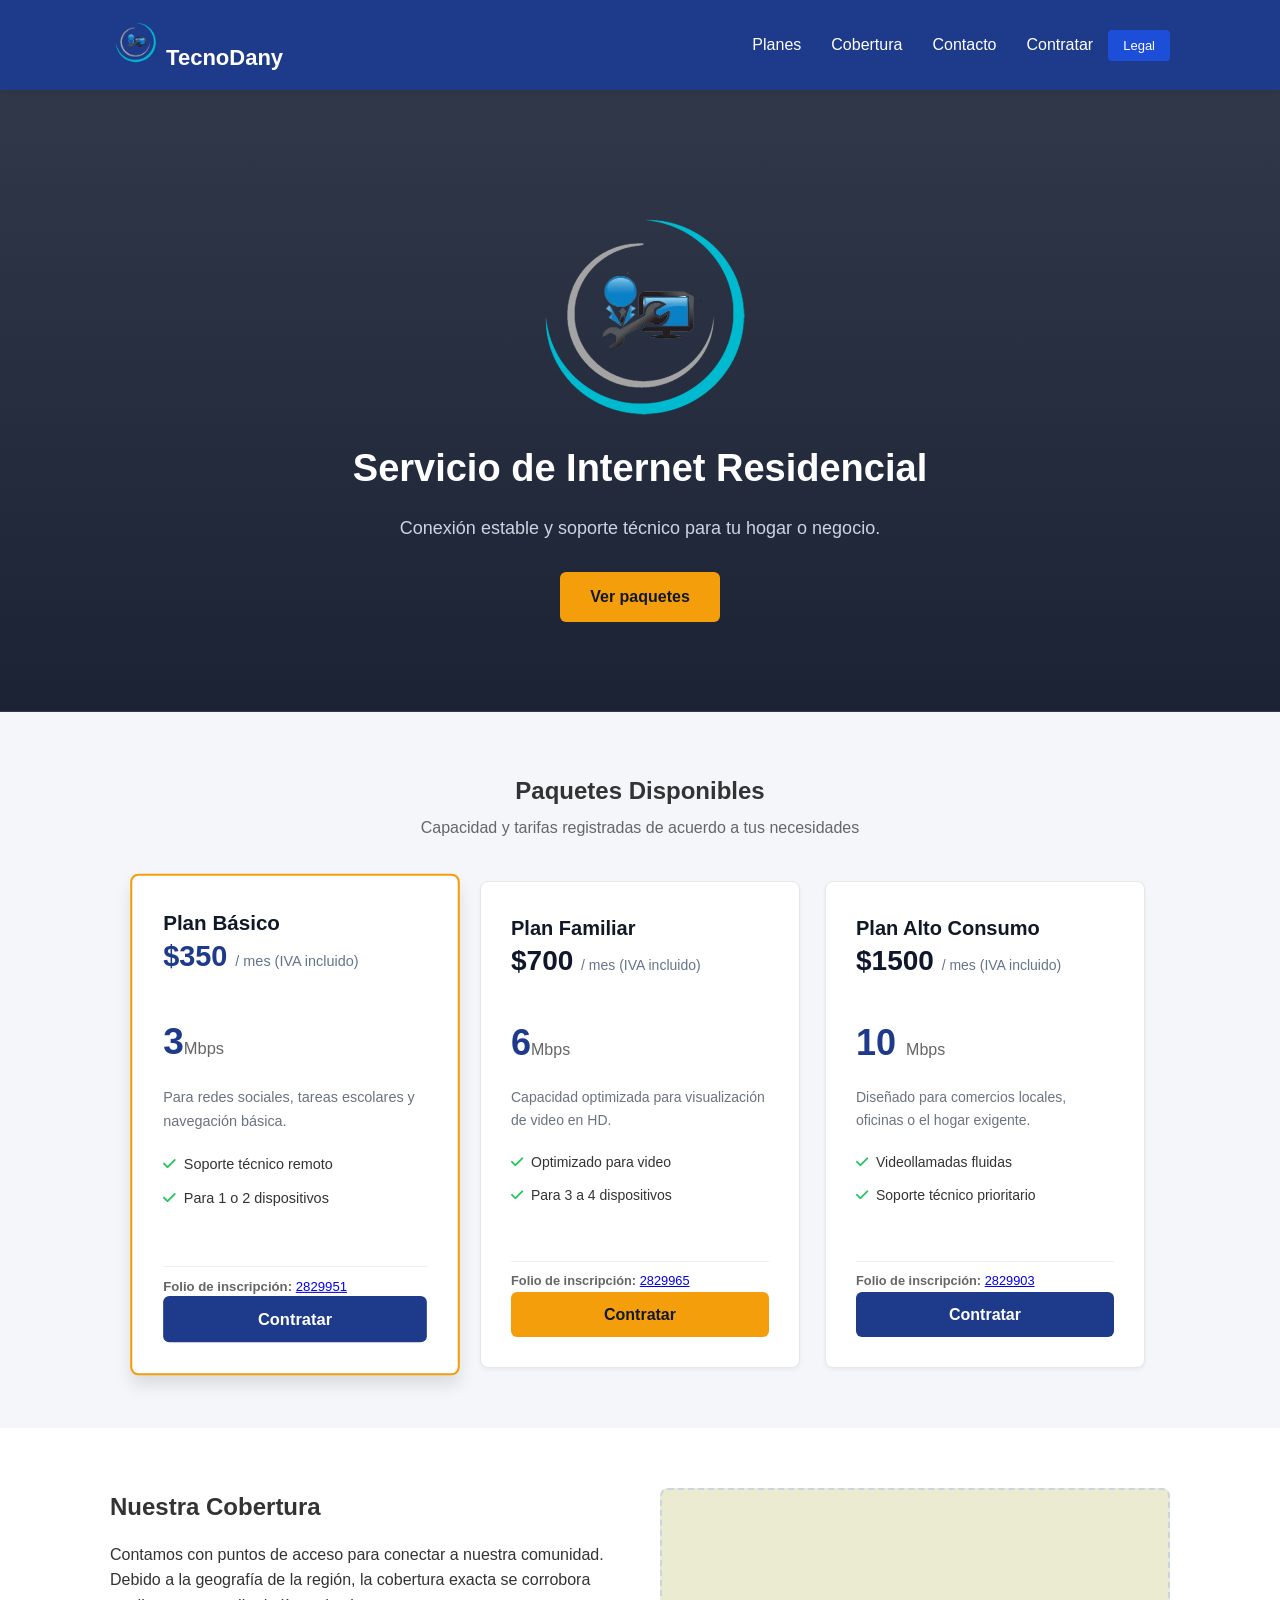
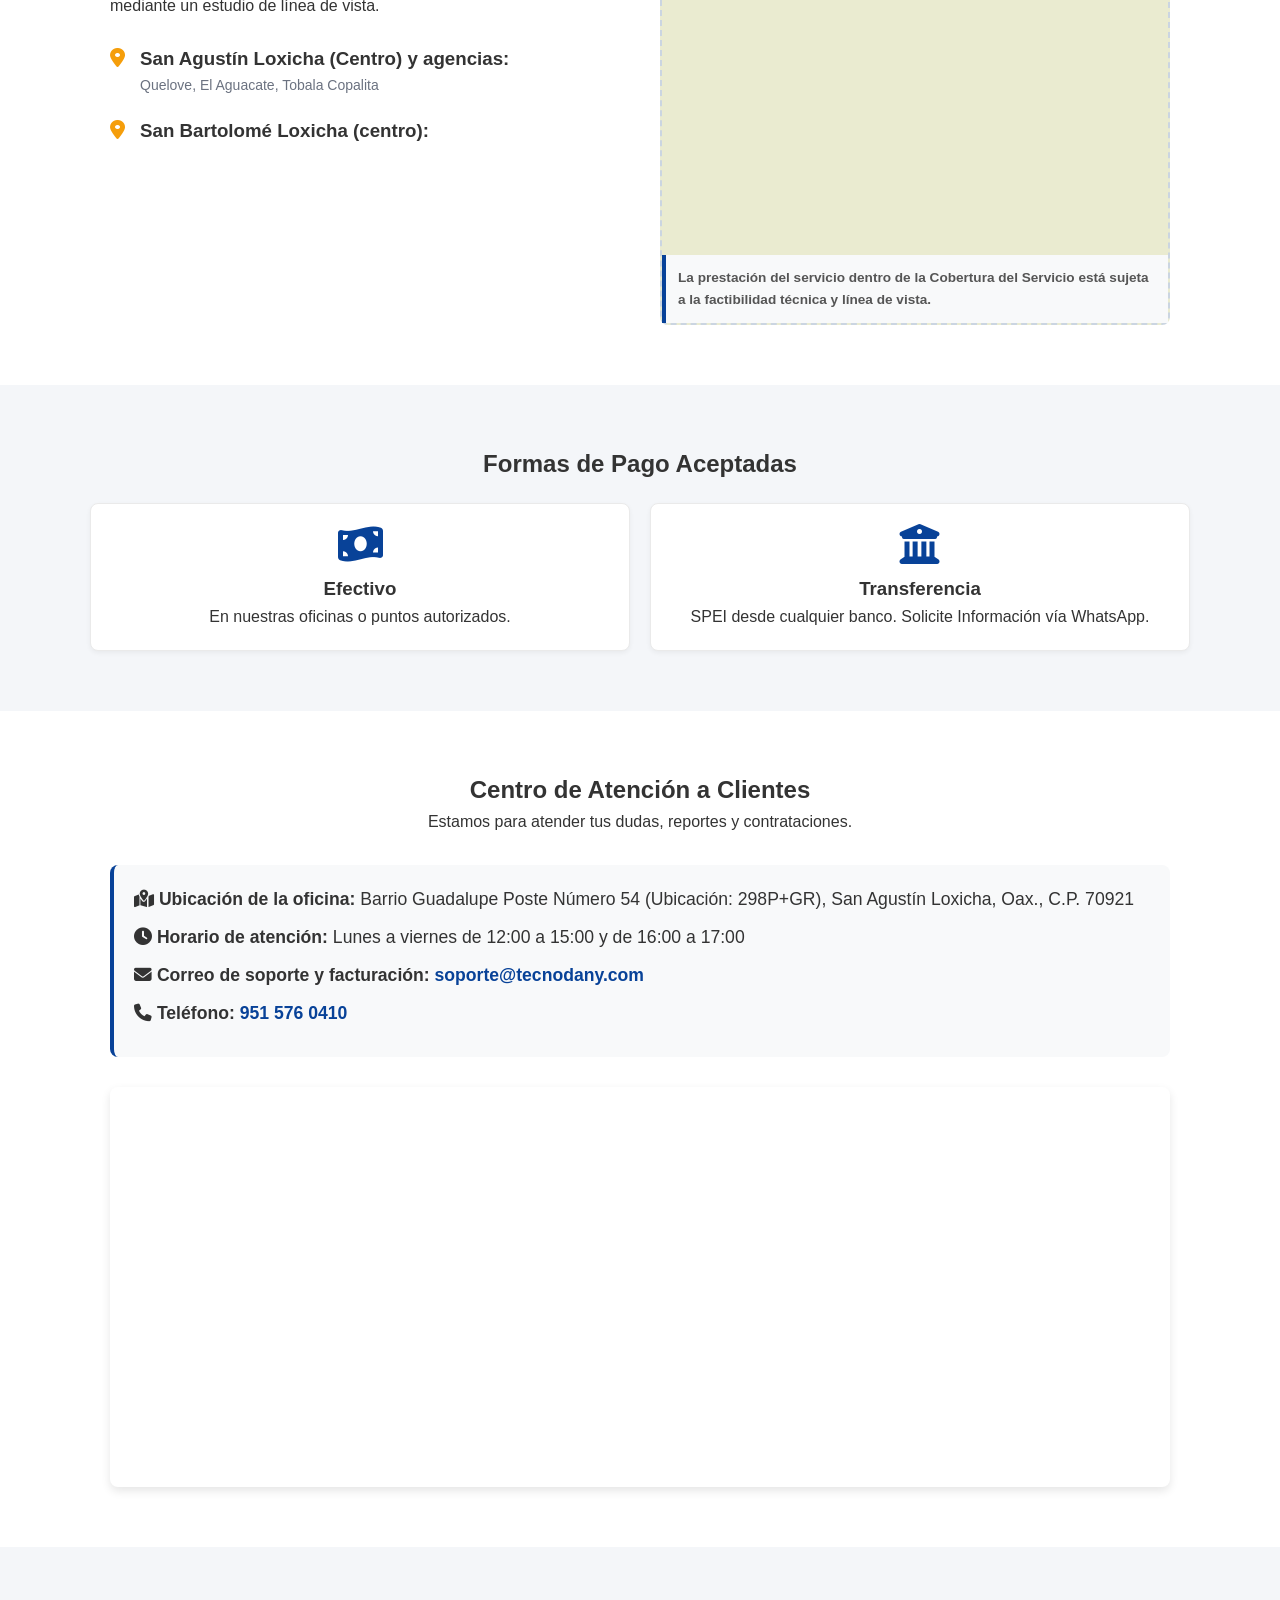
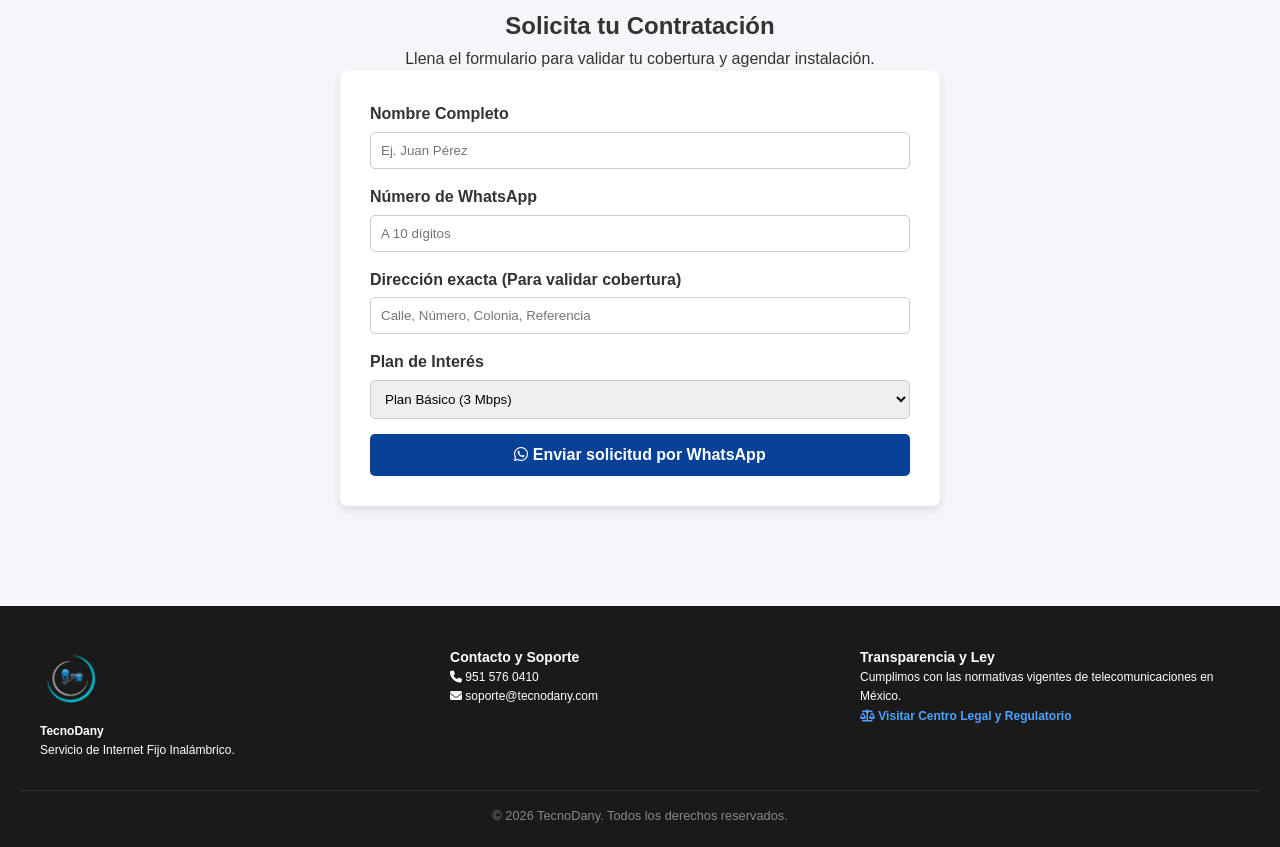
==== commit 67fe1b95: "Update index.html Signed-off-by: Charlycruz1721 <87866122+Charlycruz1721@users.noreply.github.com>" ====
--- a/index.html
+++ b/index.html
@@ -3,27 +3,36 @@
 <head>
     <meta charset="UTF-8">
     <meta name="viewport" content="width=device-width, initial-scale=1.0">
+    <meta name="description" content="TECNO DANY ofrece servicio de internet fijo inalámbrico, rápido y estable con soporte técnico en San Agustín Loxicha y zonas aledañas.">
     <title>TecnoDany - Servicio de Internet</title>
+    
+    <!-- Optimizaciones de Rendimiento -->
+    <link rel="preload" as="image" href="https://images.unsplash.com/photo-1544197150-b99a580bb7a8?auto=format&fit=crop&w=1200&q=80">
+    <link rel="preconnect" href="https://cdnjs.cloudflare.com">
+    <link rel="preconnect" href="https://maps.googleapis.com">
+    <link rel="preconnect" href="https://maps.gstatic.com" crossorigin>
+
     <link rel="stylesheet" href="estilos.css">
     <link rel="stylesheet" href="https://cdnjs.cloudflare.com/ajax/libs/font-awesome/6.4.0/css/all.min.css">
     <style>
         .legal-plan { font-size: 0.8rem; color: #666; margin-top: 15px; text-align: left; border-top: 1px solid #eee; padding-top: 10px; line-height: 1.4; }
-        .nota-legal { font-size: 0.85rem; color: #555; background-color: #f8f9fa; padding: 12px; border-left: 4px solid #0d6efd; margin-top: 15px; }
+        .nota-legal { font-size: 0.85rem; color: #555; background-color: #f8f9fa; padding: 12px; border-left: 4px solid #084298; margin-top: 15px; }
         .grid-pagos { display: grid; grid-template-columns: repeat(auto-fit, minmax(200px, 1fr)); gap: 20px; text-align: center; margin-top: 20px; }
         .caja-pago { background: #fff; padding: 20px; border-radius: 8px; box-shadow: 0 2px 5px rgba(0,0,0,0.05); border: 1px solid #eaeaea; }
-        .caja-pago i { font-size: 2.5rem; color: #0d6efd; margin-bottom: 10px; }
+        .caja-pago i { font-size: 2.5rem; color: #084298; margin-bottom: 10px; }
         .formulario-contacto { max-width: 600px; margin: 0 auto; background: #fff; padding: 30px; border-radius: 8px; box-shadow: 0 4px 10px rgba(0,0,0,0.1); }
         .form-group { margin-bottom: 15px; text-align: left; }
         .form-group label { display: block; margin-bottom: 5px; font-weight: bold; color: #333; }
         .form-group input, .form-group select { width: 100%; padding: 10px; border: 1px solid #ccc; border-radius: 5px; font-family: inherit; }
-        .btn-submit { width: 100%; padding: 12px; background: #0d6efd; color: #fff; border: none; border-radius: 5px; font-size: 1rem; font-weight: bold; cursor: pointer; transition: 0.3s; }
+        .btn-submit { width: 100%; padding: 12px; background: #084298; color: #fff; border: none; border-radius: 5px; font-size: 1rem; font-weight: bold; cursor: pointer; transition: 0.3s; }
         .btn-submit:hover { background: #0b5ed7; }
         .site-footer { background: #1a1a1a; color: #fff; padding: 40px 20px 20px; text-align: center; margin-top: 40px; }
         .footer-grid { display: grid; grid-template-columns: repeat(auto-fit, minmax(250px, 1fr)); gap: 30px; max-width: 1200px; margin: 0 auto; text-align: left; }
         .footer-link { color: #4da3ff; text-decoration: none; font-weight: bold; }
         .footer-link:hover { text-decoration: underline; }
         .info-contacto p { margin-bottom: 10px; font-size: 1.1rem;}
-        .info-contacto a { color: #0d6efd; text-decoration: none; font-weight: bold;}
+        /* Corrección de contraste de accesibilidad */
+        .info-contacto a { color: #084298; text-decoration: none; font-weight: bold;}
     </style>
 </head>
 <body>
@@ -43,170 +52,177 @@
         </div>
     </nav>
 
-    <header class="danu">
-        <div class="danu-content">
-            <img src="logo.png" width="250" height="250" class="logo-izquierdas" alt="Logotipo TecnoDany">
-            <h1>Servicio de Internet Residencial</h1>
-            <p>Conexión estable y soporte técnico para tu hogar o negocio.</p>
-            <a href="#planes" class="btn-main">Ver paquetes</a>
-        </div>
-    </header>
-
-    <section id="planes" class="container section">
-        <h2 class="text-center">Paquetes Disponibles</h2>
-        <p class="subtitle text-center">Capacidad y tarifas registradas de acuerdo a tus necesidades</p>
-        
-        <div class="planes-container">
-            <div class="tarjeta-plan destacado">
-                <h3>Plan Básico</h3>
-                <div class="precio">$350 <span>/ mes (IVA incluido)</span></div>
-                <div class="velocidad">3<span>Mbps</span></div>
-                <p class="desc">Para redes sociales, tareas escolares y navegación básica.</p>
-                <ul class="features">
-                    <li><i class="fa-solid fa-check text-green"></i> Soporte técnico remoto</li>
-                    <li><i class="fa-solid fa-check text-green"></i> Para 1 o 2 dispositivos</li>
-                </ul>
-                <div class="legal-plan">
-                    <p><strong>Folio de inscripción:</strong> <a href="archivos/FormatoSimplificado_2829951.pdf" target="_blank" class="btn-doc">2829951</a></p>
-                </div>
-                <a href="#contratar" class="btn-card">Contratar</a>
-            </div>
-
-            <div class="tarjeta-plan">
-                <h3>Plan Familiar</h3>
-                <div class="precio">$700 <span>/ mes (IVA incluido)</span></div>
-                <div class="velocidad">6<span>Mbps</span></div>
-                <p class="desc">Capacidad optimizada para visualización de video en HD.</p>
-                <ul class="features">
-                    <li><i class="fa-solid fa-check text-green"></i> Optimizado para video</li>
-                    <li><i class="fa-solid fa-check text-green"></i> Para 3 a 4 dispositivos</li>
-                </ul>
-                <div class="legal-plan">
-                    <p><strong>Folio de inscripción:</strong> <a href="archivos/FormatoSimplificado_2829965.pdf" target="_blank" class="btn-doc">2829965</a></p>
-                </div>
-                <a href="#contratar" class="btn-card btn-destacado">Contratar</a>
-            </div>
-
-            <div class="tarjeta-plan">
-                <h3>Plan Alto Consumo</h3>
-                <div class="precio">$1500 <span>/ mes (IVA incluido)</span></div>
-                <div class="velocidad">10 <span>Mbps</span></div>
-                <p class="desc">Diseñado para comercios locales, oficinas o el hogar exigente.</p>
-                <ul class="features">
-                    <li><i class="fa-solid fa-check text-green"></i> Videollamadas fluidas</li>
-                    <li><i class="fa-solid fa-check text-green"></i> Soporte técnico prioritario</li>
-                </ul>
-                <div class="legal-plan">
-                    <p><strong>Folio de inscripción:</strong> <a href="archivos/FormatoSimplificado_2829903.pdf" target="_blank" class="btn-doc">2829903</a></p>
-                </div>
-                <a href="#contratar" class="btn-card">Contratar</a>
-            </div>
-        </div>
-    </section>
-
-    <section id="cobertura" class="bg-white section">
-        <div class="container grid-2">
-            <div>
-                <h2>Nuestra Cobertura</h2>
-                <p class="mt-1">Contamos con puntos de acceso para conectar a nuestra comunidad. Debido a la geografía de la región, la cobertura exacta se corrobora mediante un estudio de línea de vista.</p>
-                <div class="lista-cobertura mt-2">
-                    <div class="item-cob">
-                        <i class="fa-solid fa-location-dot"></i>
-                        <div>
-                            <h4>San Agustín Loxicha (Centro) y agencias:</h4>
-                            <p>Quelove, El Aguacate, Tobala Copalita</p>
+    <!-- Implementación de la etiqueta MAIN para Accesibilidad -->
+    <main>
+        <header class="danu">
+            <div class="danu-content">
+                <img src="logo.png" width="250" height="250" class="logo-izquierdas" alt="Logotipo TecnoDany">
+                <h1>Servicio de Internet Residencial</h1>
+                <p>Conexión estable y soporte técnico para tu hogar o negocio.</p>
+                <a href="#planes" class="btn-main">Ver paquetes</a>
+            </div>
+        </header>
+
+        <section id="planes" class="container section">
+            <h2 class="text-center">Paquetes Disponibles</h2>
+            <p class="subtitle text-center">Capacidad y tarifas registradas de acuerdo a tus necesidades</p>
+            
+            <div class="planes-container">
+                <div class="tarjeta-plan destacado">
+                    <h3>Plan Básico</h3>
+                    <div class="precio">$350 <span>/ mes (IVA incluido)</span></div>
+                    <div class="velocidad">3<span>Mbps</span></div>
+                    <p class="desc">Para redes sociales, tareas escolares y navegación básica.</p>
+                    <ul class="features">
+                        <li><i class="fa-solid fa-check text-green"></i> Soporte técnico remoto</li>
+                        <li><i class="fa-solid fa-check text-green"></i> Para 1 o 2 dispositivos</li>
+                    </ul>
+                    <div class="legal-plan">
+                        <p><strong>Folio de inscripción:</strong> <a href="archivos/FormatoSimplificado_2829951.pdf" target="_blank" class="btn-doc">2829951</a></p>
+                    </div>
+                    <a href="#contratar" class="btn-card">Contratar</a>
+                </div>
+
+                <div class="tarjeta-plan">
+                    <h3>Plan Familiar</h3>
+                    <div class="precio">$700 <span>/ mes (IVA incluido)</span></div>
+                    <div class="velocidad">6<span>Mbps</span></div>
+                    <p class="desc">Capacidad optimizada para visualización de video en HD.</p>
+                    <ul class="features">
+                        <li><i class="fa-solid fa-check text-green"></i> Optimizado para video</li>
+                        <li><i class="fa-solid fa-check text-green"></i> Para 3 a 4 dispositivos</li>
+                    </ul>
+                    <div class="legal-plan">
+                        <p><strong>Folio de inscripción:</strong> <a href="archivos/FormatoSimplificado_2829965.pdf" target="_blank" class="btn-doc">2829965</a></p>
+                    </div>
+                    <a href="#contratar" class="btn-card btn-destacado">Contratar</a>
+                </div>
+
+                <div class="tarjeta-plan">
+                    <h3>Plan Alto Consumo</h3>
+                    <div class="precio">$1500 <span>/ mes (IVA incluido)</span></div>
+                    <div class="velocidad">10 <span>Mbps</span></div>
+                    <p class="desc">Diseñado para comercios locales, oficinas o el hogar exigente.</p>
+                    <ul class="features">
+                        <li><i class="fa-solid fa-check text-green"></i> Videollamadas fluidas</li>
+                        <li><i class="fa-solid fa-check text-green"></i> Soporte técnico prioritario</li>
+                    </ul>
+                    <div class="legal-plan">
+                        <p><strong>Folio de inscripción:</strong> <a href="archivos/FormatoSimplificado_2829903.pdf" target="_blank" class="btn-doc">2829903</a></p>
+                    </div>
+                    <a href="#contratar" class="btn-card">Contratar</a>
+                </div>
+            </div>
+        </section>
+
+        <section id="cobertura" class="bg-white section">
+            <div class="container grid-2">
+                <div>
+                    <h2>Nuestra Cobertura</h2>
+                    <p class="mt-1">Contamos con puntos de acceso para conectar a nuestra comunidad. Debido a la geografía de la región, la cobertura exacta se corrobora mediante un estudio de línea de vista.</p>
+                    <div class="lista-cobertura mt-2">
+                        <div class="item-cob">
+                            <i class="fa-solid fa-location-dot"></i>
+                            <div>
+                                <!-- Corrección de jerarquía h3 en lugar de h4 -->
+                                <h3>San Agustín Loxicha (Centro) y agencias:</h3>
+                                <p>Quelove, El Aguacate, Tobala Copalita</p>
+                            </div>
                         </div>
-                    </div>
-                    <div class="item-cob">
-                        <i class="fa-solid fa-location-dot"></i>
-                        <div>
-                            <h4>San Bartolomé Loxicha (centro):</h4>
+                        <div class="item-cob">
+                            <i class="fa-solid fa-location-dot"></i>
+                            <div>
+                                <h3>San Bartolomé Loxicha (centro):</h3>
+                            </div>
                         </div>
                     </div>
-                </div>
-            </div>    
-            <div class="mapa-caja">
-                <iframe 
-                    src="https://maps.google.com/maps?q=298P%2BGR,%20San%20Agust%C3%ADn%20Loxicha,%20Oaxaca&t=&z=14&ie=UTF8&iwloc=&output=embed" 
-                    width="100%" height="350" style="border:0; display: block;" allowfullscreen="" loading="lazy">
-                </iframe>
-                <div class="nota-legal">
-                    <strong>La prestación del servicio dentro de la Cobertura del Servicio está sujeta a la factibilidad técnica y línea de vista.</strong><br>
-                </div>
-            </div>
-        </div>
-    </section>
-
-    <section class="container section">
-        <h2 class="text-center">Formas de Pago Aceptadas</h2>
-        <div class="grid-pagos">
-            <div class="caja-pago">
-                <i class="fa-solid fa-money-bill-wave"></i>
-                <h3>Efectivo</h3>
-                <p>En nuestras oficinas o puntos autorizados.</p>
-            </div>
-            <div class="caja-pago">
-                <i class="fa-solid fa-building-columns"></i>
-                <h3>Transferencia</h3>
-                <p>SPEI desde cualquier banco. Solicite Información vía WhatsApp.</p>
-            </div>
-        </div>
-    </section>
-
-    <section id="contacto" class="bg-white section text-center">
-        <div class="container">
-            <h2>Centro de Atención a Clientes</h2>
-            <p class="mb-2">Estamos para atender tus dudas, reportes y contrataciones.</p>
+                </div>    
+                <div class="mapa-caja">
+                    <iframe 
+                        title="Mapa de cobertura TecnoDany"
+                        src="https://maps.google.com/maps?q=298P%2BGR,%20San%20Agust%C3%ADn%20Loxicha,%20Oaxaca&t=&z=14&ie=UTF8&iwloc=&output=embed" 
+                        width="100%" height="350" style="border:0; display: block;" allowfullscreen="" loading="lazy">
+                    </iframe>
+                    <div class="nota-legal">
+                        <strong>La prestación del servicio dentro de la Cobertura del Servicio está sujeta a la factibilidad técnica y línea de vista.</strong><br>
+                    </div>
+                </div>
+            </div>
+        </section>
+
+        <section class="container section">
+            <h2 class="text-center">Formas de Pago Aceptadas</h2>
+            <div class="grid-pagos">
+                <div class="caja-pago">
+                    <i class="fa-solid fa-money-bill-wave"></i>
+                    <h3>Efectivo</h3>
+                    <p>En nuestras oficinas o puntos autorizados.</p>
+                </div>
+                <div class="caja-pago">
+                    <i class="fa-solid fa-building-columns"></i>
+                    <h3>Transferencia</h3>
+                    <p>SPEI desde cualquier banco. Solicite Información vía WhatsApp.</p>
+                </div>
+            </div>
+        </section>
+
+        <section id="contacto" class="bg-white section text-center">
+            <div class="container">
+                <h2>Centro de Atención a Clientes</h2>
+                <p class="mb-2">Estamos para atender tus dudas, reportes y contrataciones.</p>
+                
+                <div class="info-contacto" style="margin: 30px 0; text-align: left; background: #f8f9fa; padding: 20px; border-radius: 8px; border-left: 4px solid #084298;">
+                    <p><i class="fa-solid fa-map-location-dot"></i> <strong>Ubicación de la oficina:</strong> Barrio Guadalupe Poste Número 54 (Ubicación: 298P+GR), San Agustín Loxicha, Oax., C.P. 70921</p>
+                    <p><i class="fa-solid fa-clock"></i> <strong>Horario de atención:</strong> Lunes a viernes de 12:00 a 15:00 y de 16:00 a 17:00</p>
+                    <p><i class="fa-solid fa-envelope"></i> <strong>Correo de soporte y facturación:</strong> <a href="mailto:soporte@tecnodany.com">soporte@tecnodany.com</a></p>
+                    <p><i class="fa-solid fa-phone"></i> <strong>Teléfono:</strong> <a href="tel:9515760410">951 576 0410</a></p>
+                </div>
+                
+                <div class="mapa" style="margin-top: 20px; border-radius: 8px; overflow: hidden; box-shadow: 0 4px 10px rgba(0,0,0,0.1);">
+                    <!-- Adición del atributo Title al iframe -->
+                    <iframe 
+                        title="Mapa de ubicación de la oficina TecnoDany"
+                        src="https://www.google.com/maps/embed?pb=!1m18!1m12!1m3!1d3828.673229606883!2d-96.5540!3d15.9320!2m3!1f0!2f0!3f0!3m2!1i1024!2i768!4f13.1!3m3!1m2!1s0x85b88c0000000000%3A0x0000000000000000!2sSan%20Agust%C3%ADn%20Loxicha%2C%20Oax.!5e0!3m2!1ses-419!2smx!4v1700000000000!5m2!1ses-419!2smx" 
+                        width="100%" 
+                        height="400" 
+                        style="border:0; display: block;" 
+                        allowfullscreen="" 
+                        loading="lazy" 
+                        referrerpolicy="no-referrer-when-downgrade">
+                    </iframe>
+                </div>
+            </div>
+        </section>
+
+        <section id="contratar" class="container section text-center">
+            <h2>Solicita tu Contratación</h2>
+            <p class="mb-2">Llena el formulario para validar tu cobertura y agendar instalación.</p>
             
-            <div class="info-contacto" style="margin: 30px 0; text-align: left; background: #f8f9fa; padding: 20px; border-radius: 8px; border-left: 4px solid #0d6efd;">
-                <p><i class="fa-solid fa-map-location-dot"></i> <strong>Ubicación de la oficina:</strong> Barrio Guadalupe Poste Número 54 (Ubicación: 298P+GR), San Agustín Loxicha, Oax., C.P. 70921</p>
-                <p><i class="fa-solid fa-clock"></i> <strong>Horario de atención:</strong> Lunes a viernes de 12:00 a 15:00 y de 16:00 a 17:00</p>
-                <p><i class="fa-solid fa-envelope"></i> <strong>Correo de soporte y facturación:</strong> <a href="mailto:soporte@tecnodany.com">soporte@tecnodany.com</a></p>
-                <p><i class="fa-solid fa-phone"></i> <strong>Teléfono:</strong> <a href="tel:9515760410">951 576 0410</a></p>
-            </div>
-            
-            <div class="mapa" style="margin-top: 20px; border-radius: 8px; overflow: hidden; box-shadow: 0 4px 10px rgba(0,0,0,0.1);">
-                <iframe 
-                    src="https://maps.google.com/maps?q=298P%2BGR,%20San%20Agust%C3%ADn%20Loxicha,%20Oaxaca&t=&z=18&ie=UTF8&iwloc=&output=embed" 
-                    width="100%" 
-                    height="400" 
-                    style="border:0; display: block;" 
-                    allowfullscreen="" 
-                    loading="lazy" 
-                    referrerpolicy="no-referrer-when-downgrade">
-                </iframe>
-            </div>
-        </div>
-    </section>
-
-    <section id="contratar" class="container section text-center">
-        <h2>Solicita tu Contratación</h2>
-        <p class="mb-2">Llena el formulario para validar tu cobertura y agendar instalación.</p>
-        
-        <form class="formulario-contacto" id="form-contratacion" onsubmit="enviarWhatsApp(event)">
-            <div class="form-group">
-                <label for="nombre">Nombre Completo</label>
-                <input type="text" id="nombre" placeholder="Ej. Juan Pérez" required>
-            </div>
-            <div class="form-group">
-                <label for="whatsapp">Número de WhatsApp</label>
-                <input type="tel" id="whatsapp" placeholder="A 10 dígitos" required>
-            </div>
-            <div class="form-group">
-                <label for="direccion">Dirección exacta (Para validar cobertura)</label>
-                <input type="text" id="direccion" placeholder="Calle, Número, Colonia, Referencia" required>
-            </div>
-            <div class="form-group">
-                <label for="plan">Plan de Interés</label>
-                <select id="plan" required>
-                    <option value="Básico (3 Mbps)">Plan Básico (3 Mbps)</option>
-                    <option value="Familiar (6 Mbps)">Plan Familiar (6 Mbps)</option>
-                    <option value="Alto Consumo (10 Mbps)">Plan Alto Consumo (10 Mbps)</option>
-                </select>
-            </div>
-            <button type="submit" class="btn-submit"><i class="fa-brands fa-whatsapp"></i> Enviar solicitud por WhatsApp</button>
-        </form>
-    </section>
+            <form class="formulario-contacto" id="form-contratacion" onsubmit="enviarWhatsApp(event)">
+                <div class="form-group">
+                    <label for="nombre">Nombre Completo</label>
+                    <input type="text" id="nombre" placeholder="Ej. Juan Pérez" required>
+                </div>
+                <div class="form-group">
+                    <label for="whatsapp">Número de WhatsApp</label>
+                    <input type="tel" id="whatsapp" placeholder="A 10 dígitos" required>
+                </div>
+                <div class="form-group">
+                    <label for="direccion">Dirección exacta (Para validar cobertura)</label>
+                    <input type="text" id="direccion" placeholder="Calle, Número, Colonia, Referencia" required>
+                </div>
+                <div class="form-group">
+                    <label for="plan">Plan de Interés</label>
+                    <select id="plan" required>
+                        <option value="Básico (3 Mbps)">Plan Básico (3 Mbps)</option>
+                        <option value="Familiar (6 Mbps)">Plan Familiar (6 Mbps)</option>
+                        <option value="Alto Consumo (10 Mbps)">Plan Alto Consumo (10 Mbps)</option>
+                    </select>
+                </div>
+                <button type="submit" class="btn-submit"><i class="fa-brands fa-whatsapp"></i> Enviar solicitud por WhatsApp</button>
+            </form>
+        </section>
+    </main>
 
     <script>
         function enviarWhatsApp(event) {
@@ -227,7 +243,8 @@
     <footer class="site-footer">
         <div class="footer-grid">
             <div>
-                <img src="logo.png" width="60" alt="TecnoDany" style="margin-bottom:10px;">
+                <!-- Dimensiones exactas de la imagen -->
+                <img src="logo.png" width="60" height="60" alt="TecnoDany" style="margin-bottom:10px;">
                 <p><strong>TecnoDany</strong><br>Servicio de Internet Fijo Inalámbrico.</p>
             </div>
             <div>
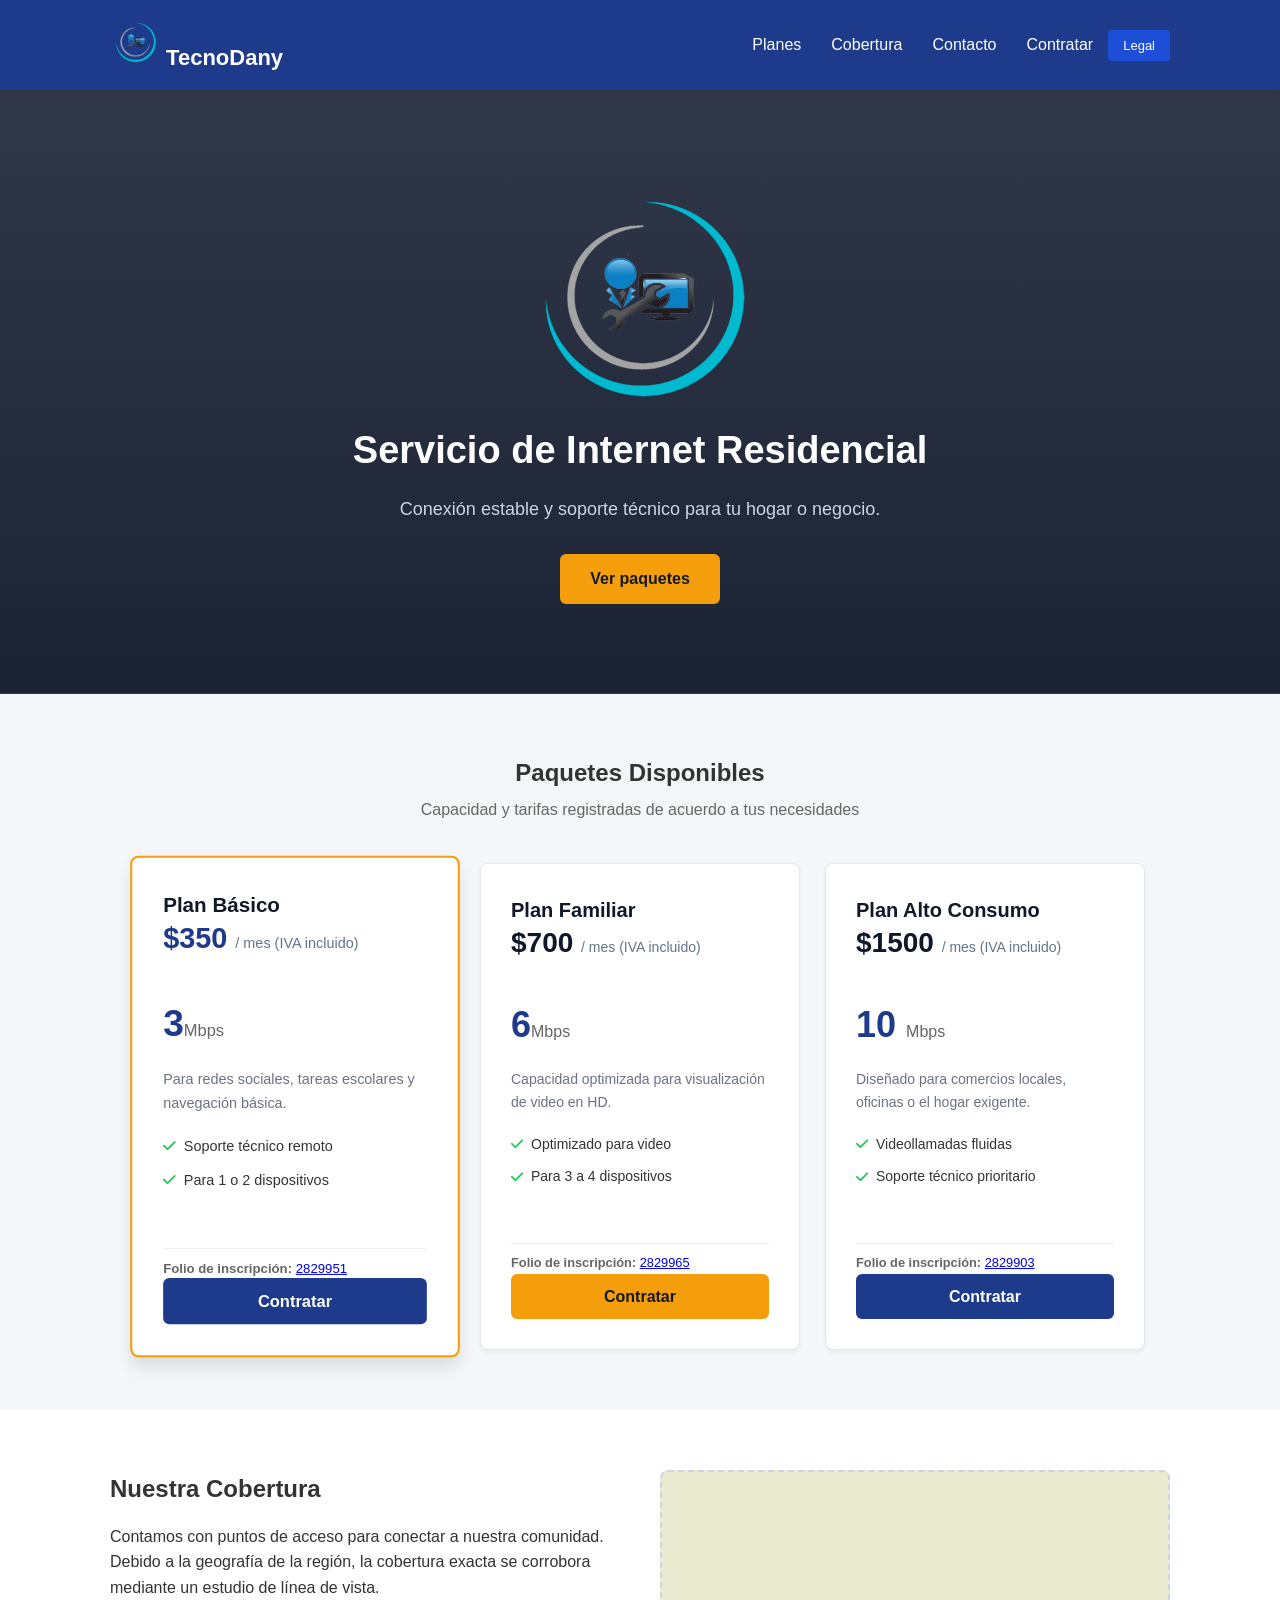
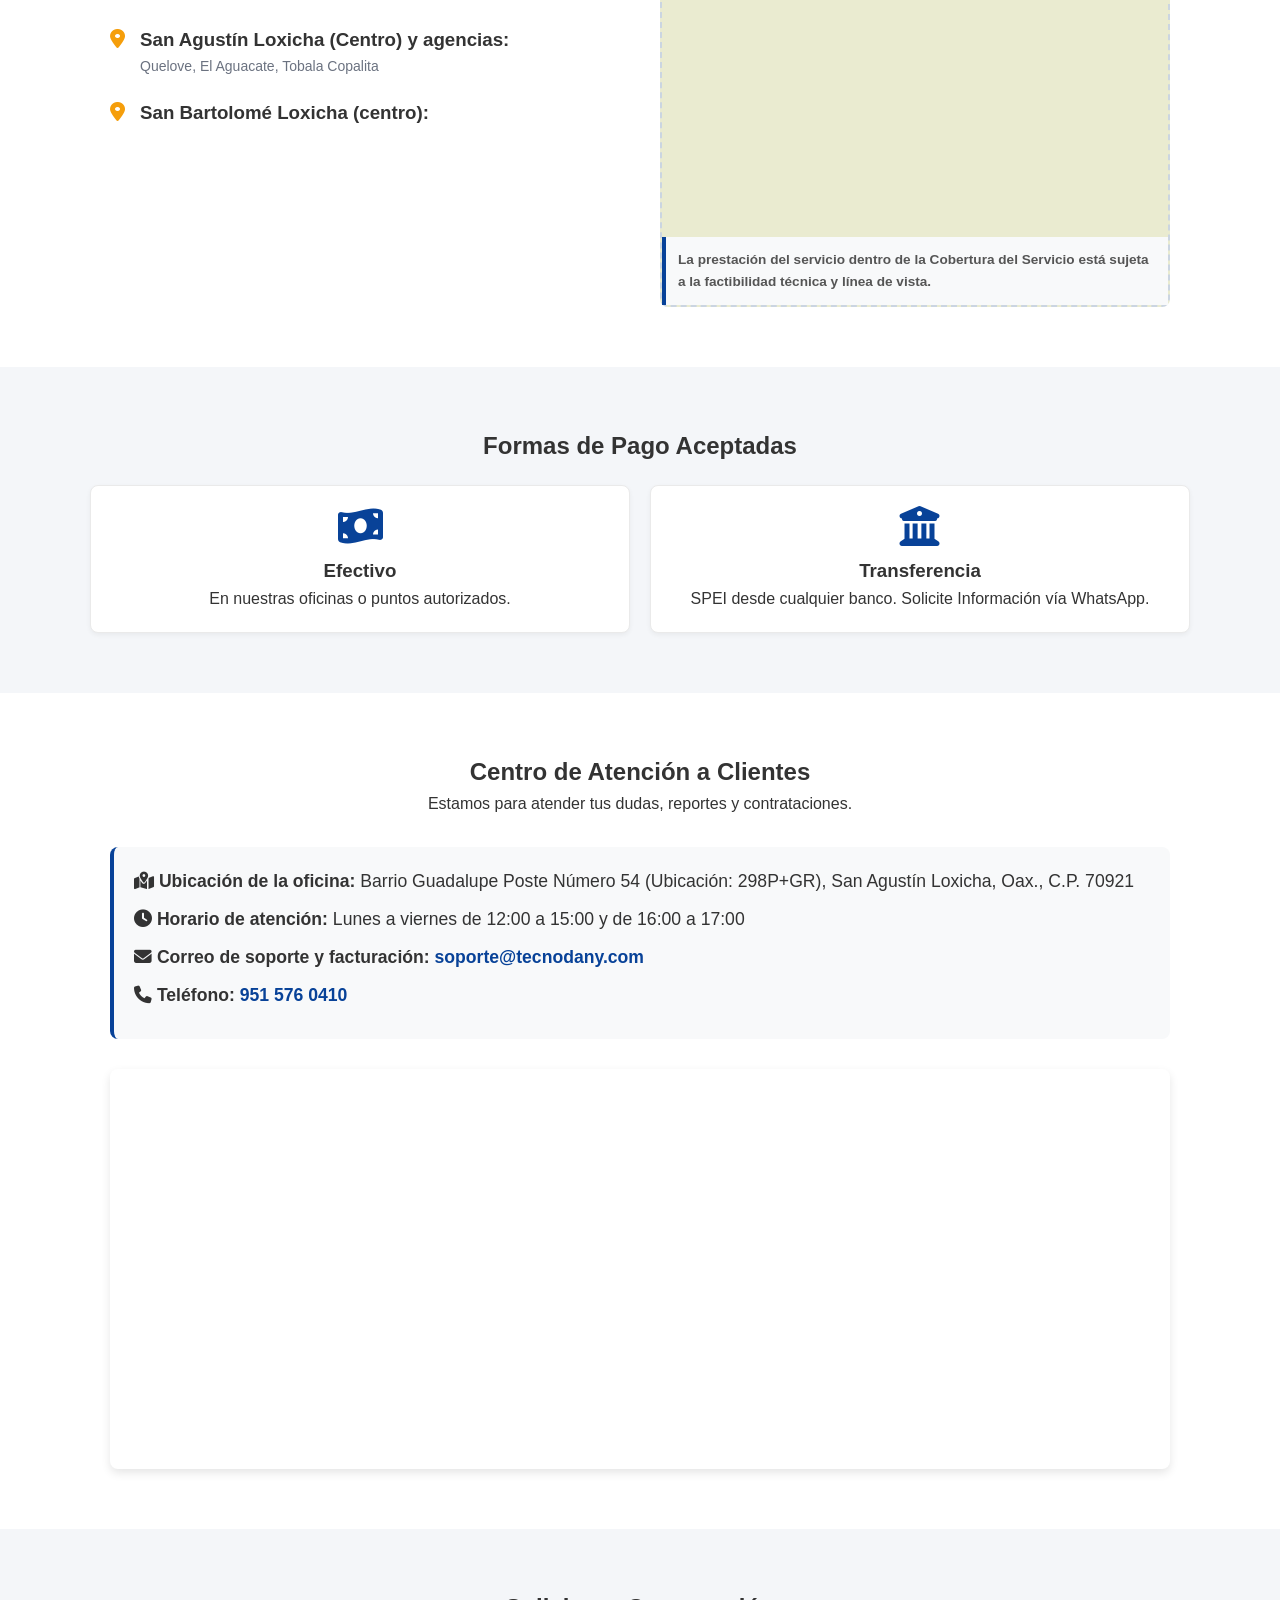
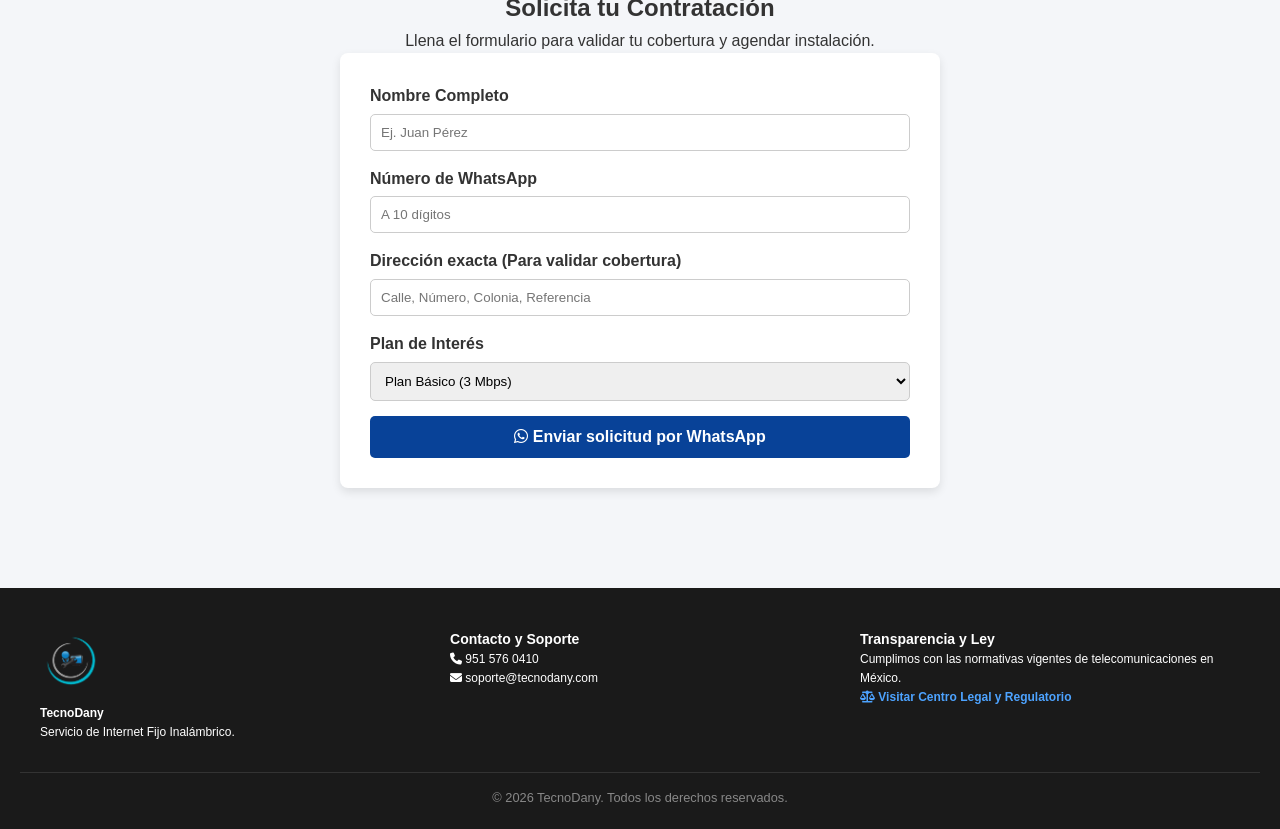
==== commit 000116e4: "Update index.html Signed-off-by: Charlycruz1721 <87866122+Charlycruz1721@users.noreply.github.com>" ====
--- a/index.html
+++ b/index.html
@@ -6,7 +6,6 @@
     <meta name="description" content="TECNO DANY ofrece servicio de internet fijo inalámbrico, rápido y estable con soporte técnico en San Agustín Loxicha y zonas aledañas.">
     <title>TecnoDany - Servicio de Internet</title>
     
-    <!-- Optimizaciones de Rendimiento -->
     <link rel="preload" as="image" href="https://images.unsplash.com/photo-1544197150-b99a580bb7a8?auto=format&fit=crop&w=1200&q=80">
     <link rel="preconnect" href="https://cdnjs.cloudflare.com">
     <link rel="preconnect" href="https://maps.googleapis.com">
@@ -31,7 +30,6 @@
         .footer-link { color: #4da3ff; text-decoration: none; font-weight: bold; }
         .footer-link:hover { text-decoration: underline; }
         .info-contacto p { margin-bottom: 10px; font-size: 1.1rem;}
-        /* Corrección de contraste de accesibilidad */
         .info-contacto a { color: #084298; text-decoration: none; font-weight: bold;}
     </style>
 </head>
@@ -52,7 +50,6 @@
         </div>
     </nav>
 
-    <!-- Implementación de la etiqueta MAIN para Accesibilidad -->
     <main>
         <header class="danu">
             <div class="danu-content">
@@ -124,7 +121,6 @@
                         <div class="item-cob">
                             <i class="fa-solid fa-location-dot"></i>
                             <div>
-                                <!-- Corrección de jerarquía h3 en lugar de h4 -->
                                 <h3>San Agustín Loxicha (Centro) y agencias:</h3>
                                 <p>Quelove, El Aguacate, Tobala Copalita</p>
                             </div>
@@ -179,7 +175,6 @@
                 </div>
                 
                 <div class="mapa" style="margin-top: 20px; border-radius: 8px; overflow: hidden; box-shadow: 0 4px 10px rgba(0,0,0,0.1);">
-                    <!-- Adición del atributo Title al iframe -->
                     <iframe 
                         title="Mapa de ubicación de la oficina TecnoDany"
                         src="https://www.google.com/maps/embed?pb=!1m18!1m12!1m3!1d3828.673229606883!2d-96.5540!3d15.9320!2m3!1f0!2f0!3f0!3m2!1i1024!2i768!4f13.1!3m3!1m2!1s0x85b88c0000000000%3A0x0000000000000000!2sSan%20Agust%C3%ADn%20Loxicha%2C%20Oax.!5e0!3m2!1ses-419!2smx!4v1700000000000!5m2!1ses-419!2smx" 
@@ -238,12 +233,31 @@
             const url = `https://wa.me/529515760410?text=${mensajeCodificado}`;
             window.open(url, '_blank');
         }
+    
+        let ultimoScroll = window.scrollY;
+        const navbar = document.querySelector('.navbar');
+
+        window.addEventListener('scroll', () => {
+            let scrollActual = window.scrollY;
+
+            if (scrollActual <= 0) {
+                navbar.classList.remove('navbar-oculta');
+                return;
+            }
+
+            if (scrollActual < ultimoScroll) {
+                navbar.classList.remove('navbar-oculta'); 
+            } else {
+                navbar.classList.add('navbar-oculta');
+            }
+            
+            ultimoScroll = scrollActual;
+        });
     </script>
 
     <footer class="site-footer">
         <div class="footer-grid">
             <div>
-                <!-- Dimensiones exactas de la imagen -->
                 <img src="logo.png" width="60" height="60" alt="TecnoDany" style="margin-bottom:10px;">
                 <p><strong>TecnoDany</strong><br>Servicio de Internet Fijo Inalámbrico.</p>
             </div>
--- a/estilos.css
+++ b/estilos.css
@@ -43,6 +43,8 @@
     background-color: #f4f6f9;
     color: #333333;
     line-height: 1.6;
+    /* Al hacer la barra 'fixed', se sale del documento. Esto compensa ese espacio */
+    padding-top: 72px; 
 }
 
 /* --- CLASES DE UTILIDAD (Estilo Humano) --- */
@@ -67,11 +69,19 @@
 /* --- BARRA DE NAVEGACIÓN --- */
 .navbar {
     background-color: #1e3a8a;
-    position: sticky;
+    position: fixed; /* Cambiamos sticky por fixed para que "flote" siempre */
     top: 0;
+    left: 0;
+    width: 100%; /* Asegura que cubra de lado a lado */
     z-index: 999;
     padding: 15px 0;
     box-shadow: 0 2px 5px rgba(0,0,0,0.1);
+    transition: transform 0.3s ease-in-out; /* Esto hace que el "pum" sea fluido */
+}
+
+/* Esta es la clase que el código insertará para esconder la barra */
+.navbar-oculta {
+    transform: translateY(-100%);
 }
 
 .nav-container {
@@ -393,7 +403,6 @@
     white-space: nowrap;
 }
 
-/* --- FOOTER --- */
 footer {
     background-color: #0f172a;
     color: #94a3b8;
@@ -401,10 +410,41 @@
     padding: 20px;
     font-size: 12px;
 }
-
-/* --- RESPONSIVO --- */
 @media (max-width: 768px) {
-    .nav-menu { display: none; } /* En móvil se simplifica para desarrollo posterior */
+    /* 1. Apilamos el logo y el menú */
+    .nav-container { 
+        flex-direction: column; 
+        gap: 15px; 
+    }
+    
+    .nav-menu { 
+        display: flex; 
+        flex-wrap: wrap; 
+        justify-content: center; 
+        gap: 10px; 
+        width: 100%;
+    }
+
+    .nav-menu li a {
+        padding: 5px 10px;
+        font-size: 14px;
+    }
+
+    .nav-menu li:last-child {
+        flex-basis: 50%; 
+        margin-top: 5px;
+    }
+
+    .nav-menu li .btn-legal {
+        display: block;
+        text-align: center;
+        padding: 12px;
+        font-size: 16px;
+        font-weight: bold;
+        box-shadow: 0 2px 4px rgba(0,0,0,0.2);
+    }
+
+    /* --- Conserva el resto de tus reglas móviles aquí abajo --- */
     .grid-2, .grid-3 { grid-template-columns: 1fr; gap: 20px; }
     .planes-container { flex-direction: column; align-items: center; }
     .tarjeta-plan.destacado { transform: scale(1); }
